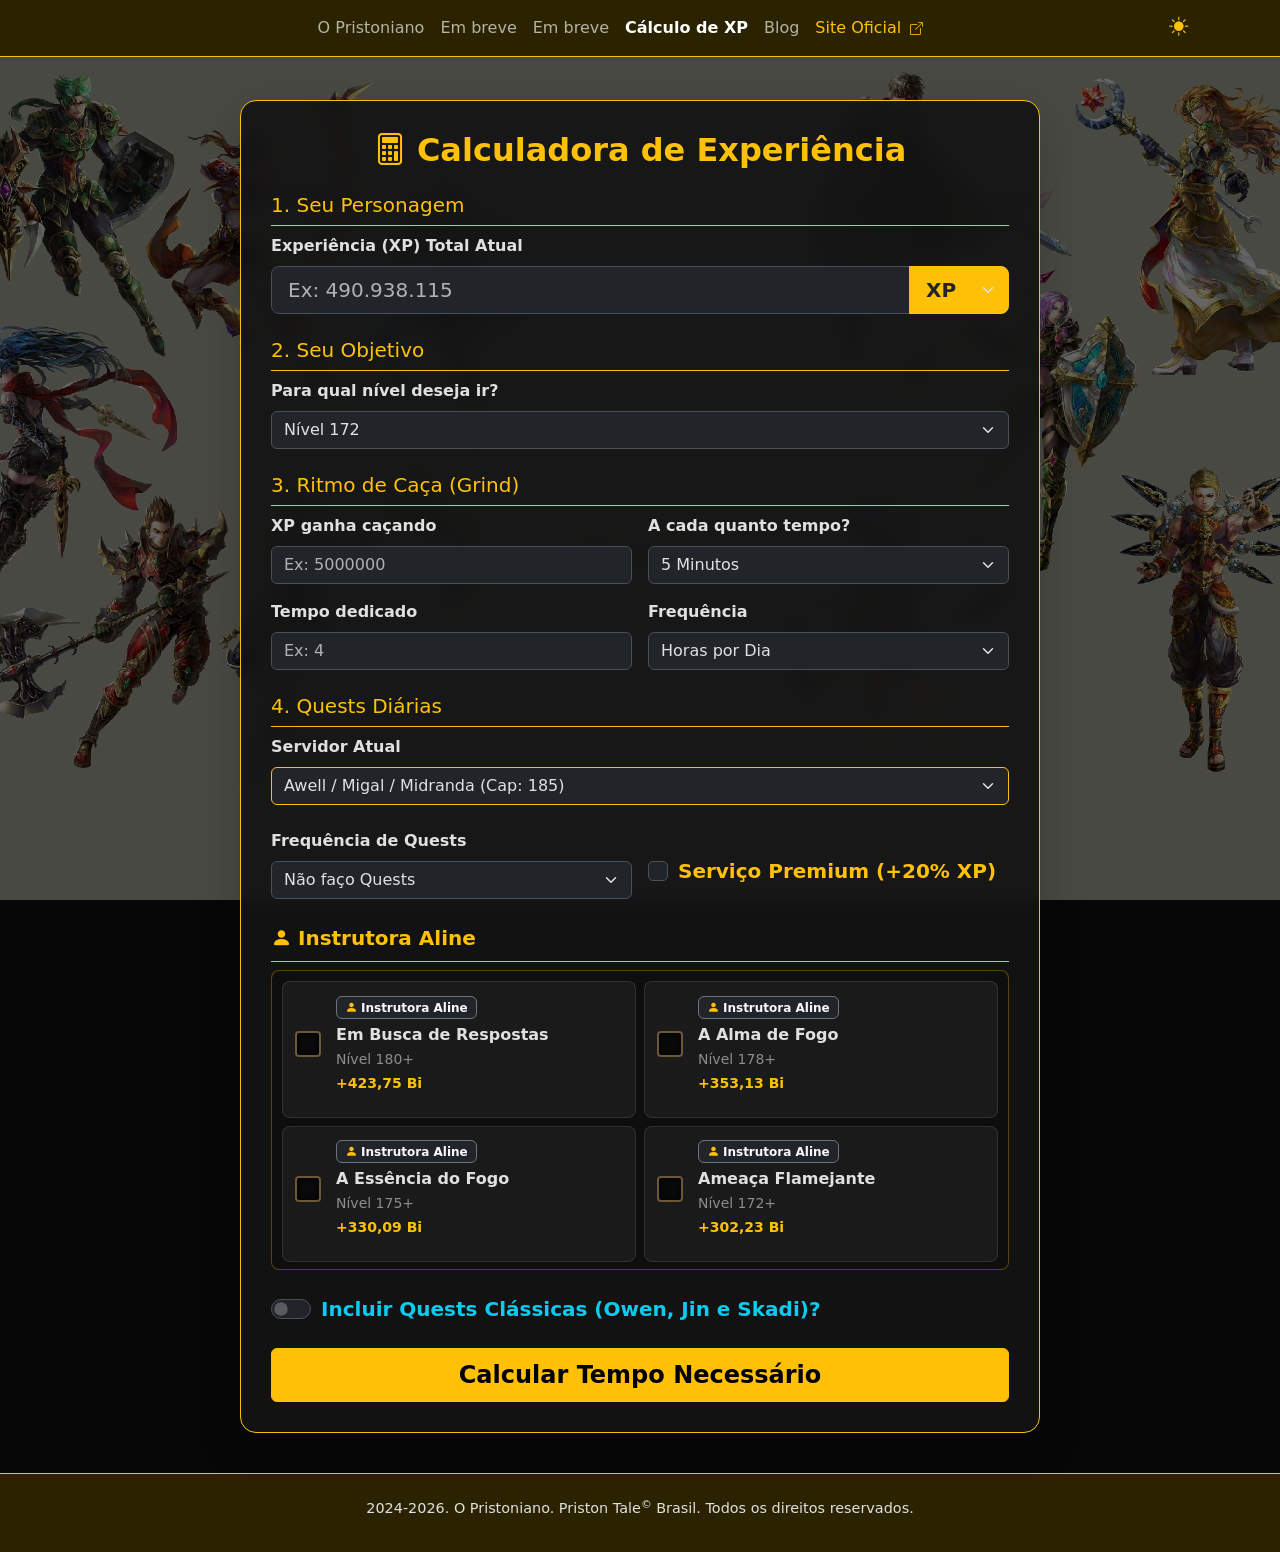
==== xp/index.html @ 1f3124bc "Criação de lógica para salvar o que é escrito nos campos do site" ====
<!DOCTYPE html>
<html lang="pt-br" data-bs-theme="dark">
<head>
    <meta charset="utf-8" />
    <meta name="viewport" content="width=device-width, initial-scale=1" />
    
    <link href="https://cdn.jsdelivr.net/npm/bootstrap@5.3.3/dist/css/bootstrap.min.css" rel="stylesheet" integrity="sha384-QWTKZyjpPEjISv5WaRU9OFeRpok6YctnYmDr5pNlyT2bRjXh0JMhjY6hW+ALEwIH" crossorigin="anonymous" />
    <link rel="stylesheet" href="https://cdn.jsdelivr.net/npm/bootstrap-icons@1.11.3/font/bootstrap-icons.min.css" />
    <link rel="stylesheet" href="https://cdnjs.cloudflare.com/ajax/libs/font-awesome/6.5.0/css/all.min.css" />
    <link rel="shortcut icon" href="/pristoniano.ico" />
    
    <meta http-equiv="content-language" content="pt-br">
    <meta name="author" content="Thiago Dias" />
    <meta property="og:site_name" content="O Pristoniano">

    <title>Cálculo de XP - O Pristoniano</title>
    
    <style>
        /* --- ESTILOS GERAIS & MODO ESCURO --- */
        body {
            background-image: url('/CapaFundo.jpg');
            background-size: cover;
            background-position: center;
            background-attachment: fixed;
            min-height: 100vh;
            background-blend-mode: overlay;
            background-color: rgba(0, 0, 0, 0.6);
            transition: background-color 0.5s ease;
            display: flex;
            flex-direction: column;
        }

        main {
            flex: 1;
            display: flex;
            justify-content: center;
            align-items: center;
            padding-top: 100px;
            padding-bottom: 40px;
        }

        /* --- PAINEL DE VIDRO --- */
        .glass-panel {
            background: rgba(20, 20, 20, 0.92);
            backdrop-filter: blur(10px);
            -webkit-backdrop-filter: blur(10px);
            border: 1px solid #ffc107;
            color: #e0e0e0;
            transition: background-color 0.3s, border-color 0.3s, color 0.3s;
        }

        /* --- NAVBAR E RODAPÉ --- */
        .navbar-custom { background-color: #2b2300 !important; border-bottom: 1px solid #ffc107; }
        .theme-toggle-btn { cursor: pointer; border: none; background: transparent; font-size: 1.2rem; padding: 5px 10px; border-radius: 50%; color: #ffc107; }
        .theme-toggle-btn:hover { background: rgba(255,255,255,0.1); }
        footer { background-color: #2b2300; border-top: 1px solid #ffc107; font-size: 0.9rem; color: #e0e0e0; margin-top: auto; }
        .social-icons a { color: #e0e0e0; margin: 0 8px; font-size: 1.8rem; transition: transform 0.3s, color 0.3s; display: inline-block; }
        .social-icons a:hover { transform: scale(1.2); color: #ffc107; }

        /* --- MODO CLARO --- */
        [data-bs-theme="light"] body { background-blend-mode: normal; background-color: transparent; }
        [data-bs-theme="light"] .glass-panel { background: rgba(235, 225, 205, 0.95); border: 1px solid #8b6b4a; color: #3e2723; }
        [data-bs-theme="light"] .navbar-custom { background-color: #d7ccc8 !important; border-bottom: 1px solid #8b6b4a; }
        [data-bs-theme="light"] .theme-toggle-btn { color: #4e342e; }
        [data-bs-theme="light"] .navbar-custom .nav-link { color: #4e342e !important; }
        [data-bs-theme="light"] .navbar-custom .nav-link:hover, [data-bs-theme="light"] .navbar-custom .nav-link.active { color: #261a18 !important; }
        [data-bs-theme="light"] footer { background-color: #d7ccc8; border-top: 1px solid #8b6b4a; color: #4e342e; }
        [data-bs-theme="light"] .social-icons a { color: #4e342e; }
        
        /* Ajuste da cor de Destaque (Amarelo -> Terracota) no Modo Claro */
        [data-bs-theme="dark"] .nav-link.text-warning { color: #ffc107 !important; }
        [data-bs-theme="light"] .nav-link.text-warning { color: #a44537 !important; }
        [data-bs-theme="light"] .text-warning { color: #a44537 !important; }
        [data-bs-theme="light"] .border-warning { border-color: #a44537 !important; }
        [data-bs-theme="light"] .bg-warning { background-color: #e3cbb8 !important; color: #3e2723 !important; border-color: #8b6b4a !important; }

        /* --- ESTILOS DA CALCULADORA --- */
        .calc-container { width: 100%; max-width: 800px; padding: 30px; }
        .form-label { font-weight: 600; }
        
        .result-box {
            background: rgba(0, 0, 0, 0.3);
            border-radius: 8px;
            padding: 15px;
            margin-top: 20px;
            border: 1px solid rgba(255, 193, 7, 0.3);
        }
        [data-bs-theme="light"] .result-box {
            background: rgba(255, 255, 255, 0.5);
            border-color: #8b6b4a;
        }

        /* --- LISTA DE QUESTS E SCROLLBAR --- */
        .lista-quests-container {
            max-height: 300px;
            overflow-y: auto;
            overflow-x: hidden;
            padding: 10px;
            border: 1px solid rgba(255, 193, 7, 0.3);
            border-radius: 8px;
            background: rgba(0, 0, 0, 0.2);
        }
        [data-bs-theme="light"] .lista-quests-container {
            background: rgba(255, 255, 255, 0.3);
            border-color: rgba(139, 107, 74, 0.3);
        }
        
        .lista-quests-container::-webkit-scrollbar { width: 8px; }
        .lista-quests-container::-webkit-scrollbar-track { background: rgba(0,0,0,0.1); border-radius: 4px; }
        .lista-quests-container::-webkit-scrollbar-thumb { background: rgba(255,193,7,0.5); border-radius: 4px; }
        .lista-quests-container::-webkit-scrollbar-thumb:hover { background: rgba(255,193,7,0.8); }

        /* --- CHECKBOX DE QUESTS (ESTILO RPG) --- */
        .quest-box {
            background: rgba(255, 255, 255, 0.05);
            border: 1px solid rgba(255,255,255, 0.1);
            border-radius: 8px;
            padding: 12px;
            margin-bottom: 10px;
            transition: border-color 0.2s, background-color 0.2s;
            height: 100%;
        }
        [data-bs-theme="light"] .quest-box {
            background: rgba(0, 0, 0, 0.03);
            border-color: rgba(0, 0, 0, 0.1);
        }
        
        .quest-checkbox { display: none; }
        
        .quest-label {
            display: flex;
            align-items: center;
            cursor: pointer;
            width: 100%;
            margin: 0;
        }
        
        .quest-marker {
            width: 26px;
            height: 26px;
            min-width: 26px;
            background: rgba(0, 0, 0, 0.6);
            border: 2px solid #6c5738;
            border-radius: 4px;
            margin-right: 15px;
            display: flex;
            justify-content: center;
            align-items: center;
            transition: all 0.2s ease-in-out;
            box-shadow: inset 0 0 8px rgba(0,0,0,1);
        }
        
        .quest-box:hover { border-color: rgba(255, 193, 7, 0.5); }
        .quest-box:hover .quest-marker {
            border-color: #ffc107;
            box-shadow: inset 0 0 5px rgba(255,193,7,0.3), 0 0 5px rgba(255,193,7,0.4);
        }

        .quest-checkbox:checked + .quest-label .quest-marker {
            background: rgba(43, 35, 0, 0.8);
            border-color: #ffc107;
        }
        
        .quest-checkbox:checked + .quest-label .quest-marker::after {
            content: '\f00c';
            font-family: "Font Awesome 6 Free";
            font-weight: 900;
            color: #ffc107;
            font-size: 1.1rem;
            text-shadow: 0 0 8px #ffc107;
        }

        /* Classe personalizada para o texto do nível da quest */
        .quest-lvl-txt { color: rgba(255, 255, 255, 0.5); }
        [data-bs-theme="light"] .quest-lvl-txt { color: #5d4037; font-weight: 500; }
        
        /* Ajustes das Quests para o Modo Claro */
        [data-bs-theme="light"] .quest-marker {
            background: rgba(255, 255, 255, 0.6);
            border-color: #8b6b4a;
            box-shadow: inset 0 0 5px rgba(0,0,0,0.1);
        }
        [data-bs-theme="light"] .quest-box:hover {
            border-color: rgba(164, 69, 55, 0.5);
        }
        [data-bs-theme="light"] .quest-box:hover .quest-marker {
            border-color: #a44537;
            box-shadow: inset 0 0 5px rgba(164,69,55,0.2), 0 0 5px rgba(164,69,55,0.3);
        }
        [data-bs-theme="light"] .quest-checkbox:checked + .quest-label .quest-marker {
            background: rgba(164, 69, 55, 0.15);
            border-color: #a44537;
        }
        [data-bs-theme="light"] .quest-checkbox:checked + .quest-label .quest-marker::after {
            color: #a44537;
            text-shadow: 0 0 4px rgba(164,69,55,0.5);
        }
        
        /* Ajuste do Badge de NPC no Modo Claro */
        [data-bs-theme="light"] .badge-npc {
            background-color: #e9ecef !important;
            color: #4e342e !important;
            border-color: #ced4da !important;
        }

        /* Toggle de Quests Extras */
        .form-switch .form-check-input:checked {
            background-color: #ffc107;
            border-color: #ffc107;
        }
        
        /* Ajuste do Toggle no Modo Claro */
        [data-bs-theme="light"] .form-switch .form-check-input:checked {
            background-color: #a44537;
            border-color: #a44537;
        }
    </style>
</head>
<body>
    
    <nav class="navbar fixed-top navbar-expand-lg navbar-custom shadow-sm">
        <div class="container">
            <div class="d-flex align-items-center gap-3 order-lg-3">
                <button class="theme-toggle-btn" id="themeToggle" title="Alternar Modo">
                    <i class="bi bi-sun-fill" id="themeIcon"></i>
                </button>
                <button class="navbar-toggler" type="button" data-bs-toggle="collapse" data-bs-target="#navbarMain">
                    <span class="navbar-toggler-icon"></span>
                </button>
            </div>
            <div class="collapse navbar-collapse order-lg-2" id="navbarMain">
                <ul class="navbar-nav mx-auto mb-2 mb-lg-0 text-center fw-medium">
                    <li class="nav-item"><a class="nav-link" href="https://www.pristoniano.com.br/">O Pristoniano</a></li>
                    <li class="nav-item"><a class="nav-link">Em breve</a></li>
                    <li class="nav-item"><a class="nav-link">Em breve</a></li>
                    <li class="nav-item"><a class="nav-link fw-bold active" href="https://www.pristoniano.com.br/xp">Cálculo de XP</a></li>
                    <li class="nav-item"><a class="nav-link" href="https://blog.pristoniano.com.br/" target="_blank">Blog</a></li>
                    
                    <li class="nav-item">
                        <a class="nav-link text-warning" href="https://zenit.games/priston/" target="_blank">
                            Site Oficial <i class="bi bi-box-arrow-up-right ms-1" style="font-size: 0.8rem;"></i>
                        </a>
                    </li>
                </ul>
            </div>
        </div>
    </nav>

    <main>
        <div class="calc-container glass-panel rounded-4 shadow-lg mx-3">
            <h2 class="text-center mb-4 text-warning fw-bold"><i class="bi bi-calculator"></i> Calculadora de Experiência</h2>
            
            <form id="xpForm">
                
                <!-- SEU PERSONAGEM -->
                <h5 class="text-warning mt-4 border-bottom border-warning pb-2">1. Seu Personagem</h5>
                <div class="row g-3">
                    <div class="col-md-12">
                        <label class="form-label">Experiência (XP) Total Atual</label>
                        <div class="input-group input-group-lg">
                            <input type="text" class="form-control" id="xpAtual" placeholder="Ex: 490.938.115" required oninput="formatarXP(this)">
                            <select class="form-select bg-warning text-dark fw-bold border-warning" id="xpScale" style="max-width: 100px;" onchange="atualizarStatusPersonagem()">
                                <option value="1" selected>XP</option>
                                <option value="1000000">M</option>
                                <option value="1000000000">B</option>
                            </select>
                        </div>
                    </div>
                    
                    <div class="col-md-12 d-none" id="areaProgresso">
                        <div class="d-flex justify-content-between mb-1">
                            <span class="badge bg-warning text-dark fs-6" id="txtNivelAtual">Nível: ?</span>
                            <span class="fw-bold" id="txtPorcentagem">0,00%</span>
                        </div>
                        <div class="progress shadow-sm" style="height: 25px; background-color: rgba(128, 128, 128, 0.2);">
                            <div class="progress-bar bg-success progress-bar-striped progress-bar-animated fw-bold fs-6" id="barraProgresso" style="width: 0%"></div>
                        </div>
                        <small class="text-muted mt-1 d-block" id="txtXpProximo">Faltam 0 XP para o próximo nível.</small>
                    </div>
                </div>

                <!-- OBJETIVO -->
                <h5 class="text-warning mt-4 border-bottom border-warning pb-2">2. Seu Objetivo</h5>
                <div class="row g-3">
                    <div class="col-md-12">
                        <label class="form-label">Para qual nível deseja ir?</label>
                        <select class="form-select" id="nivelDesejado" required onchange="atualizarXpFaltanteObjetivo()">
                            <!-- Preenchido pelo JS automaticamente -->
                        </select>
                        <span id="txtXpFaltanteObjetivo" class="mt-2 d-none"></span>
                    </div>
                </div>

                <!-- ROTINA DE CAÇA -->
                <h5 class="text-warning mt-4 border-bottom border-warning pb-2">3. Ritmo de Caça (Grind)</h5>
                <div class="row g-3">
                    <div class="col-md-6">
                        <label class="form-label">XP ganha caçando</label>
                        <input type="number" class="form-control" id="xpGanho" placeholder="Ex: 5000000" min="0">
                    </div>
                    <div class="col-md-6">
                        <label class="form-label">A cada quanto tempo?</label>
                        <select class="form-select" id="xpIntervalo">
                            <option value="5">5 Minutos</option>
                            <option value="10">10 Minutos</option>
                            <option value="60">1 Hora</option>
                        </select>
                    </div>
                    <div class="col-md-6">
                        <label class="form-label">Tempo dedicado</label>
                        <input type="number" class="form-control" id="tempoJogo" placeholder="Ex: 4" min="0" step="0.5">
                    </div>
                    <div class="col-md-6">
                        <label class="form-label">Frequência</label>
                        <select class="form-select" id="frequenciaJogo">
                            <option value="dia">Horas por Dia</option>
                            <option value="semana">Horas por Semana</option>
                            <option value="mes">Horas por Mês</option>
                        </select>
                    </div>
                </div>

                <!-- QUESTS DIÁRIAS -->
                <h5 class="text-warning mt-4 border-bottom border-warning pb-2">4. Quests Diárias</h5>
                
                <div class="row g-3 mb-4">
                    <div class="col-md-12">
                        <label class="form-label">Servidor Atual</label>
                        <select class="form-select border-warning" id="servidorJogado" onchange="mudarServidor()">
                            <option value="classico">Awell / Migal / Midranda (Cap: 185)</option>
                            <option value="idhas">Idhas (Cap: 180)</option>
                            <option value="cronus">Cronus (Cap: 150 | Taxa de XP Reduzida)</option>
                        </select>
                    </div>
                </div>

                <div class="row g-3 align-items-center mb-3">
                    <div class="col-md-6">
                        <label class="form-label">Frequência de Quests</label>
                        <select class="form-select" id="frequenciaQuests">
                            <option value="0" selected>Não faço Quests</option>
                            <option value="1">1x ao dia</option>
                            <option value="2">2x ao dia</option>
                            <option value="4">4x ao dia (Evento)</option>
                        </select>
                    </div>
                    <div class="col-md-6 mt-md-4 pt-md-2">
                        <div class="form-check fs-5">
                            <input class="form-check-input" type="checkbox" id="itemPremium">
                            <label class="form-check-label text-warning fw-bold" for="itemPremium">
                                Serviço Premium (+20% XP)
                            </label>
                        </div>
                    </div>
                </div>

                <!-- SEÇÃO 1: INSTRUTORA ALINE -->
                <label class="form-label fs-5 text-warning border-bottom border-warning w-100 pb-2 mt-2">
                    <i class="bi bi-person-fill"></i> Instrutora Aline
                </label>
                <div class="lista-quests-container mb-3">
                    <div class="row g-2" id="listaQuestsAline"></div>
                </div>

                <!-- SWITCH PARA QUESTS CLÁSSICAS -->
                <div class="form-check form-switch mb-3 fs-5 mt-4">
                    <input class="form-check-input" type="checkbox" id="toggleOutrosNPCs" onchange="toggleOutrosQuests()">
                    <label class="form-check-label text-info fw-bold" for="toggleOutrosNPCs">
                        Incluir Quests Clássicas (Owen, Jin e Skadi)?
                    </label>
                </div>

                <!-- SEÇÃO 2: OUTROS NPCS -->
                <div id="containerOutros" class="d-none">
                    <label class="form-label fs-5 text-warning border-bottom border-warning w-100 pb-2">
                        <i class="bi bi-people-fill"></i> Caçador Owen, Jin e Skadi
                    </label>
                    <div class="lista-quests-container">
                        <div class="row g-2" id="listaQuestsOutros"></div>
                    </div>
                </div>

                <!-- BOTÃO DE CÁLCULO -->
                <div class="mt-4 text-center">
                    <button type="button" class="btn btn-warning w-100 fw-bold fs-4 py-2" onclick="calcular()">Calcular Tempo Necessário</button>
                </div>
            </form>

            <!-- CAIXA DE RESULTADO -->
            <div id="resultado" class="result-box d-none text-center">
                <h4 class="mb-3 border-bottom border-warning pb-2">Resultado da Simulação</h4>
                
                <div class="row fs-5 mb-3">
                    <div class="col-6 text-end border-end">
                        XP Total Faltante:<br>
                        <strong id="resXpFaltante" class="text-warning">0</strong>
                    </div>
                    <div class="col-6 text-start">
                        XP Diária (Caça + Quests):<br>
                        <strong id="resXpDiaria" class="text-info">0</strong>
                    </div>
                </div>
                
                <h3>Tempo Estimado:</h3>
                <h1 id="resTempo" class="text-success fw-bold display-5">0 Dias</h1>
            </div>

        </div>
    </main>

    <footer class="text-center py-4">
        <div class="container">
            <p class="mb-2">2024-2026. O Pristoniano. Priston Tale<sup>&copy;</sup> Brasil. Todos os direitos reservados.</p>
        </div>
    </footer>

    <script src="https://cdn.jsdelivr.net/npm/bootstrap@5.3.3/dist/js/bootstrap.bundle.min.js"></script>
    
    <script>
        /* --- LÓGICA DE TEMA --- */
        const themeToggle = document.getElementById('themeToggle');
        const themeIcon = document.getElementById('themeIcon');
        const htmlElement = document.documentElement;

        const savedTheme = localStorage.getItem('theme');
        if (savedTheme) {
            htmlElement.setAttribute('data-bs-theme', savedTheme);
            updateIcon(savedTheme);
        } else {
            updateIcon('dark');
        }

        themeToggle.addEventListener('click', () => {
            const currentTheme = htmlElement.getAttribute('data-bs-theme');
            const newTheme = currentTheme === 'dark' ? 'light' : 'dark';
            htmlElement.setAttribute('data-bs-theme', newTheme);
            localStorage.setItem('theme', newTheme);
            updateIcon(newTheme);
        });

        function updateIcon(theme) {
            if (theme === 'dark') {
                themeIcon.className = 'bi bi-sun-fill';
                themeToggle.style.color = '#ffc107';
            } else {
                themeIcon.className = 'bi bi-moon-stars-fill';
                themeToggle.style.color = '#4e342e';
            }
        }

        /* =========================================
           FUNÇÃO DE FORMATAÇÃO RESUMIDA (M, Bi, Tri, Quadra)
           ========================================= */
        function formatarNumeroResumido(valor) {
            if (valor < 1000000) {
                return Math.round(valor).toLocaleString('pt-BR') + ' XP';
            } else if (valor >= 1000000 && valor < 1000000000) {
                return (valor / 1000000).toLocaleString('pt-BR', { maximumFractionDigits: 2 }) + ' M';
            } else if (valor >= 1000000000 && valor < 1000000000000) {
                return (valor / 1000000000).toLocaleString('pt-BR', { maximumFractionDigits: 2 }) + ' Bi';
            } else if (valor >= 1000000000000 && valor < 1000000000000000) {
                return (valor / 1000000000000).toLocaleString('pt-BR', { maximumFractionDigits: 2 }) + ' Tri';
            } else {
                return (valor / 1000000000000000).toLocaleString('pt-BR', { maximumFractionDigits: 2 }) + ' Quadra';
            }
        }

        /* =========================================
           DADOS E CONFIGURAÇÕES DOS SERVIDORES E MAPAS
           ========================================= */

        const configServidores = {
            "classico": { cap: 185, multiplicadorXP: 1.0 },
            "idhas": { cap: 180, multiplicadorXP: 1.0 },
            "cronus": { cap: 150, multiplicadorXP: 0.5 } 
        };

        const mapasPorNivel = {
            40: ["Calabouço Antigo - 1º Andar"],
            50: ["Calabouço Antigo - 2º Andar"],
            55: ["Campo de Batalha dos Anciões", "Terra Proibida", "Caverna das Abelhas", "Caverna dos Cogumelos"],
            60: ["Calabouço Antigo - 3º Andar"],
            65: ["Santuário Sombrio"],
            70: ["Templo Maldito - 1º Andar", "Lago da Ganância"],
            75: ["Templo Maldito - 2º Andar"],
            80: ["Templo Maldito - 3º Andar", "Estrada de Ferro do Caos"],
            85: ["Coração de Perum"],
            90: ["Vila Eura", "Vale Gallubia", "Santuário Congelado", "Covil de Kelvezu"],
            95: ["Ilha Perdida"],
            100: ["Templo Perdido", "Torre Sem Fim - 1º Andar"],
            105: ["Torre Sem Fim - 2º Andar"],
            108: ["Torre Sem Fim - 3º Andar"],
            110: ["Mina de Gelo - 1º Andar"],
            118: ["Laboratório Secreto"],
            123: ["Arma Antiga"],
            130: ["Estrada Sombria"],
            140: ["Abismo do Mar"],
            155: ["Abismo do Mar Congelado"],
            165: ["Santuário do Abismo"],
            172: ["Coração de Fogo"]
        };

        let levelCapAtual = 185;
        let multiplicadorAtual = 1.0;

        const xpPorNivel = [
            0, 0, 1000, 2500, 5000, 9500, 17100, 29925, 51471, 87500, 140001, 212801, 306434, 416750,
            537608, 672010, 833293, 1024950, 1250950, 1515533, 1824702, 2182343, 2592624, 3059296,
            3591614, 4195005, 4874596, 5635033, 6480288, 7413449, 8443919, 9575404, 10820207, 12194372,
            13706475, 15378665, 17224105, 19273774, 21548079, 24069204, 26861232, 29950274, 33364605,
            37134805, 41293904, 45836233, 50878219, 56474823, 62687054, 69582630, 77236719, 85809995,
            95334904, 105917079, 117673875, 130735675, 145312702, 161515069, 179523999, 199540925,
            212789738, 246630189, 274252770, 304969080, 339125616, 377107687, 419532302, 466729685,
            519236775, 577650912, 642636640, 715254581, 796078348, 886035202, 986157179, 1097592841,
            1222159740, 1360886005, 1515346567, 1687338402, 1878851311, 2104313468, 2356831084,
            2639650815, 2956408912, 3311177982, 3708519340, 4153541661, 4651966660, 5210202659,
            6252243191, 7502691829, 9003230195, 10803876234, 12964651481, 15557581778, 18669098134,
            22402917760, 26883501313, 32260201575, 38712241890, 46454690268, 55745628322, 66894753987,
            80273704784, 96328445741, 115594134890, 138712961868, 166455554241, 199746665090,
            239695998108, 287635197729, 345162237275, 414194684730, 497033621676, 596440346012,
            715728415214, 858874098257, 1030648917908, 1236778701490, 1484134441788, 1706754608057,
            1962767799265, 2257182969153, 2595760414526, 2985124476710, 3432893148211, 3947827120442,
            4540001188510, 5221001366783, 5899731544465, 6666696645242, 7533367209125, 8512704946310,
            9619356589334, 10869872945946, 12282956428917, 13879740764674, 15684107064080, 17723040982409,
            19672575490472, 21836558794412, 24238580261797, 26904824090594, 29864354740559,
            33149433762020, 36795871475842, 40843417338184, 45336193245384, 50323174502376,
            55858723697637, 63120357778330, 71326004289513, 80598384847150, 91076174877279,
            102916077611325, 116295167700798, 131413539501901, 148497299637148, 167801948589978,
            189616201906675, 216162470173609, 248586840699651, 288360735211595, 337382060197566,
            398110831033128, 473751888929422, 568502266715307, 687887742725521, 839223046125136,
            1023852116272670, 1290053666503560, 1677069766454630, 2230502789384650, 3011178765669280,
            4125314908966920, 5734187723464010, 8085204690084260, 11480990659919600, 16417816643685100,
            23641655966906500, 34280401152014500, 49020973674380700, 69119572842806800,
            96076206251501400, 131624402564557000
        ];

        const questsDisponiveis = [
            // INSTRUTORA ALINE
            { id: "a180", nome: "Em Busca de Respostas", nivelReq: "180+", minLevel: 180, xpBase: 423753313500, npc: "Instrutora Aline" },
            { id: "a178", nome: "A Alma de Fogo", nivelReq: "178+", minLevel: 178, xpBase: 353127761250, npc: "Instrutora Aline" },
            { id: "a175", nome: "A Essência do Fogo", nivelReq: "175+", minLevel: 175, xpBase: 330087924375, npc: "Instrutora Aline" },
            { id: "a172", nome: "Ameaça Flamejante", nivelReq: "172+", minLevel: 172, xpBase: 302230580357, npc: "Instrutora Aline" },
            { id: "a170", nome: "Salve o Reino do Mar", nivelReq: "170+", minLevel: 170, xpBase: 265962910714, npc: "Instrutora Aline" },
            { id: "a165", nome: "O Recomeço da Guerra", nivelReq: "165+", minLevel: 165, xpBase: 219560137500, npc: "Instrutora Aline" },
            { id: "a160", nome: "Covil do Dragão de Gelo", nivelReq: "160+", minLevel: 160, xpBase: 184546793062, npc: "Instrutora Aline" },
            { id: "a155", nome: "Ruínas da Cidade Antiga", nivelReq: "155+", minLevel: 155, xpBase: 173553511312, npc: "Instrutora Aline" },
            { id: "a150", nome: "Confronto sob as Águas", nivelReq: "150+", minLevel: 150, xpBase: 165966682200, npc: "Instrutora Aline" },
            { id: "a140", nome: "Descobrindo as Profundezas", nivelReq: "140+", minLevel: 140, xpBase: 149527186050, npc: "Instrutora Aline" },
            { id: "a130", nome: "O Mundo Sombrio", nivelReq: "130+", minLevel: 130, xpBase: 84779847000, npc: "Instrutora Aline" },
            { id: "a123", nome: "Protetores da Arma", nivelReq: "123+", minLevel: 123, xpBase: 69949440000, npc: "Instrutora Aline" },
            { id: "a118", nome: "Máquinas das Trevas", nivelReq: "118+", minLevel: 118, xpBase: 41496000000, npc: "Instrutora Aline" },
            { id: "a110", nome: "Combate Congelante", nivelReq: "110+", minLevel: 110, xpBase: 33766200000, npc: "Instrutora Aline" },
            { id: "a108", nome: "Guardiões Igolanos", nivelReq: "108+", minLevel: 108, xpBase: 20164608000, npc: "Instrutora Aline" },
            { id: "a105", nome: "Guerreiros do Passado", nivelReq: "105+", minLevel: 105, xpBase: 18117000000, npc: "Instrutora Aline" },
            { id: "a100", nome: "Aberrações Mortais", nivelReq: "100+", minLevel: 100, xpBase: 7818582000, npc: "Instrutora Aline" },
            { id: "a95", nome: "Combate na Ilha", nivelReq: "95+", minLevel: 95, xpBase: 3730320000, npc: "Instrutora Aline" },
            { id: "a90", nome: "Entrando Numa Fria", nivelReq: "90+", minLevel: 90, xpBase: 1082730000, npc: "Instrutora Aline" },
            { id: "a85", nome: "Engrenagens do Destino", nivelReq: "85+", minLevel: 85, xpBase: 757680000, npc: "Instrutora Aline" },
            { id: "a80", nome: "Máquinas de Combate", nivelReq: "80+", minLevel: 80, xpBase: 513480000, npc: "Instrutora Aline" },
            { id: "a70", nome: "Perigos do Lago", nivelReq: "70+", minLevel: 70, xpBase: 191647500, npc: "Instrutora Aline" },
            { id: "a60", nome: "A Prisão Antiga", nivelReq: "60+", minLevel: 60, xpBase: 118860000, npc: "Instrutora Aline" },
            { id: "a40", nome: "Treinamento Básico", nivelReq: "40+", minLevel: 40, xpBase: 0, npc: "Instrutora Aline" },

            // CAÇADOR OWEN
            { id: "q180", nome: "Insec, Gigante Lava e Flamo", nivelReq: "180+", minLevel: 180, xpBase: 80000000000, npc: "Caçador Owen" },
            { id: "q178", nome: "Insec e Arqueiro de Lava", nivelReq: "178+", minLevel: 178, xpBase: 65000000000, npc: "Caçador Owen" },
            { id: "q175", nome: "Igniculus e Arqueiro de Lava", nivelReq: "175+", minLevel: 175, xpBase: 55000000000, npc: "Caçador Owen" },
            { id: "q172", nome: "Igniculus e Guardião de Lava", nivelReq: "172+", minLevel: 172, xpBase: 40000000000, npc: "Caçador Owen" },
            { id: "q170", nome: "Dey Ferido e Sathla Ferido", nivelReq: "170+", minLevel: 170, xpBase: 30000000000, npc: "Caçador Owen" },
            { id: "q165", nome: "Koon Ferido e Crios Insano", nivelReq: "165+", minLevel: 165, xpBase: 25000000000, npc: "Caçador Owen" },
            { id: "q160", nome: "Kryosdey e Faugelus", nivelReq: "160+", minLevel: 160, xpBase: 20000000000, npc: "Caçador Owen" },
            { id: "q155", nome: "Gurcold e Snowkoon", nivelReq: "155+", minLevel: 155, xpBase: 15000000000, npc: "Caçador Owen" },
            { id: "q150", nome: "Koon e Shogoth", nivelReq: "150+", minLevel: 150, xpBase: 12500000000, npc: "Caçador Owen" },
            { id: "q145", nome: "Dey e Faugn", nivelReq: "145+", minLevel: 145, xpBase: 11000000000, npc: "Caçador Owen" },
            { id: "q140", nome: "Gurkob e Koon", nivelReq: "140+", minLevel: 140, xpBase: 10500000000, npc: "Caçador Owen" },
            { id: "q135", nome: "Ignis e Crios", nivelReq: "135+", minLevel: 135, xpBase: 10000000000, npc: "Caçador Owen" },
            { id: "q130", nome: "Inferno e Guardião", nivelReq: "130+", minLevel: 130, xpBase: 9500000000, npc: "Caçador Owen" },
            { id: "q127", nome: "Bombardeiro e Elite Zumbi", nivelReq: "127+", minLevel: 127, xpBase: 9000000000, npc: "Caçador Owen" },
            { id: "q123", nome: "Técnico e Soldado Zumbi", nivelReq: "123+", minLevel: 123, xpBase: 5100000000, npc: "Caçador Owen" },
            { id: "q121", nome: "Bombardeiro e Guardião Lab.", nivelReq: "121+", minLevel: 121, xpBase: 4800000000, npc: "Caçador Owen" },
            { id: "q118", nome: "Técnico Lab. e Invasores", nivelReq: "118+", minLevel: 118, xpBase: 4200000000, npc: "Caçador Owen" },
            { id: "q110", nome: "Mineiro e Tarantulika", nivelReq: "110+", minLevel: 110, xpBase: 3000000000, npc: "Caçador Owen" },
            { id: "q108", nome: "Kakoa, Igolation e Xetan", nivelReq: "108+", minLevel: 108, xpBase: 2100000000, npc: "Caçador Owen" },
            { id: "q105", nome: "Cavaleiro e Sacerdotisa Cinzas", nivelReq: "105+", minLevel: 105, xpBase: 1300000000, npc: "Caçador Owen" },
            { id: "q103", nome: "Pike e Mecânico das Cinzas", nivelReq: "103+", minLevel: 103, xpBase: 1200000000, npc: "Caçador Owen" },
            { id: "q100", nome: "Cavaleiro Sanguinário e Seto", nivelReq: "100+", minLevel: 100, xpBase: 1200000000, npc: "Caçador Owen" },
            { id: "q96", nome: "Cão Infernal e Guardião Sombrio", nivelReq: "96+", minLevel: 96, xpBase: 1000000000, npc: "Caçador Owen" },
            { id: "q91", nome: "Conjuradora e Tartaruga", nivelReq: "91+", minLevel: 91, xpBase: 500000000, npc: "Caçador Owen" },
            { id: "q86", nome: "Máquina-D e Guardião", nivelReq: "86+", minLevel: 86, xpBase: 250000000, npc: "Caçador Owen" },
            { id: "q80", nome: "Máquina Vampira", nivelReq: "80+", minLevel: 80, xpBase: 100000000, npc: "Caçador Owen" },
            { id: "q70", nome: "Aranha Rainha", nivelReq: "70+", minLevel: 70, xpBase: 62500000, npc: "Caçador Owen" },
            { id: "q61", nome: "Figon e Gigante de Pedra", nivelReq: "61+", minLevel: 61, xpBase: 25000000, npc: "Caçador Owen" },
            { id: "q55", nome: "Golem de Areia e Carniceiro", nivelReq: "55+", minLevel: 55, xpBase: 12500000, npc: "Caçador Owen" },
            { id: "q50", nome: "Duende Líder e Decapitador", nivelReq: "50+", minLevel: 50, xpBase: 6300000, npc: "Caçador Owen" },
            { id: "q31", nome: "Arqueiro do Mal e Cripto", nivelReq: "31+", minLevel: 31, xpBase: 3800000, npc: "Caçador Owen" },

            // JIN / SKADI
            { id: "q16", nome: "Zeldi ou Tatu", nivelReq: "16+", minLevel: 16, xpBase: 957000, npc: "Jin / Skadi" },
            { id: "q8", nome: "Coelhos ou Hopis", nivelReq: "8+", minLevel: 8, xpBase: 343000, npc: "Jin / Skadi" }
        ];

        /* =========================================
           LÓGICA DA CALCULADORA E FORMATAÇÃO
           ========================================= */

        function formatarXP(input) {
            let numeros = input.value.replace(/\D/g, '');
            input.value = numeros ? parseInt(numeros, 10).toLocaleString('pt-BR') : '';
            atualizarStatusPersonagem();
        }

        const selectNivel = document.getElementById('nivelDesejado');
        const divListaQuestsAline = document.getElementById('listaQuestsAline');
        const divListaQuestsOutros = document.getElementById('listaQuestsOutros');

        function mudarServidor() {
            const serv = document.getElementById('servidorJogado').value;
            levelCapAtual = configServidores[serv].cap;
            multiplicadorAtual = configServidores[serv].multiplicadorXP;
            
            renderizarQuests();
            atualizarStatusPersonagem();
        }

        function carregarOpcoesNivelIniciais() {
            selectNivel.innerHTML = '';
            for (let i = 2; i <= levelCapAtual; i++) {
                let option = document.createElement('option');
                option.value = i;
                option.text = "Nível " + i;
                if(i === 172 && levelCapAtual >= 172) option.selected = true;
                selectNivel.appendChild(option);
            }
            selectNivel.disabled = false;
            atualizarXpFaltanteObjetivo();
        }

        function renderizarQuests() {
            divListaQuestsAline.innerHTML = '';
            divListaQuestsOutros.innerHTML = '';

            questsDisponiveis.forEach(quest => {
                if (quest.minLevel <= levelCapAtual) {
                    const xpFormatada = quest.xpBase > 0
                        ? `+${formatarNumeroResumido(quest.xpBase)}`
                        : `Sem XP Direta`;
                    
                    const questHTML = `
                        <div class="col-md-6 quest-item" data-minlevel="${quest.minLevel}">
                            <div class="quest-box">
                                <input class="quest-checkbox" type="checkbox" id="${quest.id}" value="${quest.xpBase}">
                                <label class="quest-label" for="${quest.id}">
                                    <div class="quest-marker"></div>
                                    <div>
                                        <span class="badge bg-dark border border-secondary badge-npc text-light mb-1">
                                            <i class="bi bi-person-fill text-warning"></i> ${quest.npc}
                                        </span><br>
                                        <strong>${quest.nome}</strong><br>
                                        <small class="quest-lvl-txt">Nível ${quest.nivelReq}</small><br>
                                        <small class="text-warning fw-bold">${xpFormatada}</small>
                                    </div>
                                </label>
                            </div>
                        </div>
                    `;

                    if (quest.npc === "Instrutora Aline") {
                        divListaQuestsAline.innerHTML += questHTML;
                    } else {
                        divListaQuestsOutros.innerHTML += questHTML;
                    }
                }
            });
        }

        function filtrarQuestsPorNivel(nivelAtual) {
            const quests = document.querySelectorAll('.quest-item');
            quests.forEach(q => {
                const minLevel = Number(q.getAttribute('data-minlevel'));
                
                if (minLevel <= nivelAtual) {
                    q.classList.remove('d-none');
                } else {
                    q.classList.add('d-none');
                    const checkbox = q.querySelector('.quest-checkbox');
                    if (checkbox) checkbox.checked = false;
                }
            });
        }

        function toggleOutrosQuests() {
            const container = document.getElementById('containerOutros');
            const isChecked = document.getElementById('toggleOutrosNPCs').checked;
            
            if (isChecked) {
                container.classList.remove('d-none');
            } else {
                container.classList.add('d-none');
                const checkboxes = container.querySelectorAll('.quest-checkbox');
                checkboxes.forEach(cb => cb.checked = false);
            }
        }

        function gerarTextoMapas(nivel) {
            const mapas = mapasPorNivel[nivel];
            if (!mapas) return ".";

            if (mapas.length === 1) {
                return `, e liberar o acesso ao mapa ${mapas[0]}!`;
            }

            const mapasFormatados = mapas.slice(0, -1).join(", ") + " e " + mapas[mapas.length - 1];
            return `, e liberar o acesso aos mapas ${mapasFormatados}!`;
        }

        function atualizarXpFaltanteObjetivo() {
            const spanXpFaltante = document.getElementById('txtXpFaltanteObjetivo');
            
            const xpRaw = document.getElementById('xpAtual').value.replace(/\./g, '');
            if (!xpRaw) {
                spanXpFaltante.classList.add('d-none');
                return;
            }
            
            const xpScale = Number(document.getElementById('xpScale').value);
            const xpAtual = Number(xpRaw) * xpScale;
            const nivelDesejado = Number(document.getElementById('nivelDesejado').value);
            
            if (!nivelDesejado || nivelDesejado <= 1) return;

            const xpNecessaria = xpPorNivel[nivelDesejado];
            const xpFaltante = xpNecessaria - xpAtual;

            spanXpFaltante.classList.remove('d-none');

            if (xpFaltante > 0) {
                const textoMapas = gerarTextoMapas(nivelDesejado);
                spanXpFaltante.innerHTML = `<i class="bi bi-arrow-right-circle"></i> Faltam <strong>${formatarNumeroResumido(xpFaltante)}</strong> para alcançar o Nível ${nivelDesejado}${textoMapas}`;
                spanXpFaltante.className = "mt-2 d-block text-info fw-bold fs-6";
            } else {
                spanXpFaltante.innerHTML = `<i class="bi bi-check-circle"></i> Você já tem XP suficiente para o Nível ${nivelDesejado}!`;
                spanXpFaltante.className = "mt-2 d-block text-success fw-bold fs-6";
            }
        }

        function atualizarStatusPersonagem() {
            const xpRaw = document.getElementById('xpAtual').value.replace(/\./g, '');
            const xpScale = Number(document.getElementById('xpScale').value);
            const xpDigitada = xpRaw ? Number(xpRaw) * xpScale : 0;
            
            const areaProgresso = document.getElementById('areaProgresso');
            
            if (!xpRaw) {
                areaProgresso.classList.add('d-none');
                carregarOpcoesNivelIniciais();
                filtrarQuestsPorNivel(levelCapAtual);
                return;
            }

            let nivelAtual = 1;
            for (let i = levelCapAtual; i >= 1; i--) {
                if (xpDigitada >= xpPorNivel[i]) {
                    nivelAtual = i;
                    break;
                }
            }

            areaProgresso.classList.remove('d-none');
            document.getElementById('txtNivelAtual').innerText = "Nível Atual: " + nivelAtual;

            if (nivelAtual < levelCapAtual) {
                const xpBaseNivel = xpPorNivel[nivelAtual];
                const xpProximoNivel = xpPorNivel[nivelAtual + 1];
                const xpConquistadaNoNivel = xpDigitada - xpBaseNivel;
                const xpTotalDoNivel = xpProximoNivel - xpBaseNivel;
                
                let porcentagem = (xpConquistadaNoNivel / xpTotalDoNivel) * 100;
                if (porcentagem > 100) porcentagem = 100;
                if (porcentagem < 0) porcentagem = 0;

                const xpFaltanteParaUp = xpTotalDoNivel - xpConquistadaNoNivel;
                const textoMapasProgresso = gerarTextoMapas(nivelAtual + 1);

                document.getElementById('txtPorcentagem').innerText = porcentagem.toFixed(2).replace('.', ',') + "%";
                document.getElementById('barraProgresso').style.width = porcentagem + "%";
                document.getElementById('barraProgresso').innerText = porcentagem.toFixed(2).replace('.', ',') + "%";
                document.getElementById('txtXpProximo').innerText = `Faltam ${formatarNumeroResumido(xpFaltanteParaUp)} para alcançar o Nível ${nivelAtual + 1}${textoMapasProgresso}`;
            } else {
                document.getElementById('txtPorcentagem').innerText = "MÁXIMO";
                document.getElementById('barraProgresso').style.width = "100%";
                document.getElementById('barraProgresso').innerText = "100%";
                document.getElementById('txtXpProximo').innerText = "Você alcançou o nível máximo do servidor!";
            }

            const objetivoSelecionadoAnterior = Number(selectNivel.value);
            selectNivel.innerHTML = '';
            
            let adicionouNivelOpcao = false;
            for (let i = nivelAtual + 1; i <= levelCapAtual; i++) {
                let option = document.createElement('option');
                option.value = i;
                option.text = "Nível " + i;
                selectNivel.appendChild(option);
                adicionouNivelOpcao = true;
            }

            if (!adicionouNivelOpcao) {
                let option = document.createElement('option');
                option.value = levelCapAtual;
                option.text = "Nível Máximo Alcançado";
                selectNivel.appendChild(option);
                selectNivel.disabled = true;
            } else {
                selectNivel.disabled = false;
                if (objetivoSelecionadoAnterior > nivelAtual && objetivoSelecionadoAnterior <= levelCapAtual) {
                    selectNivel.value = objetivoSelecionadoAnterior;
                } else {
                    selectNivel.value = nivelAtual + 1;
                }
            }

            atualizarXpFaltanteObjetivo();
            filtrarQuestsPorNivel(nivelAtual);
        }

        function calcular() {
            const xpRaw = document.getElementById('xpAtual').value.replace(/\./g, '');
            const xpScale = Number(document.getElementById('xpScale').value);
            const xpAtual = xpRaw ? Number(xpRaw) * xpScale : 0;
            
            const nivelDesejado = Number(selectNivel.value);
            
            const xpGanho = Number(document.getElementById('xpGanho').value) || 0;
            const xpIntervalo = Number(document.getElementById('xpIntervalo').value);
            const tempoJogo = Number(document.getElementById('tempoJogo').value) || 0;
            const frequenciaJogo = document.getElementById('frequenciaJogo').value;
            
            const freqQuests = Number(document.getElementById('frequenciaQuests').value);
            const itemPremium = document.getElementById('itemPremium').checked;
            
            const xpNecessaria = xpPorNivel[nivelDesejado];
            const xpFaltante = xpNecessaria - xpAtual;

            if (xpFaltante <= 0) {
                mostrarResultado(0, 0, "Alvo Alcançado!");
                return;
            }

            const xpPorHora = xpGanho * (60 / xpIntervalo);
            let horasPorDia = 0;
            
            if (frequenciaJogo === 'dia') horasPorDia = tempoJogo;
            else if (frequenciaJogo === 'semana') horasPorDia = tempoJogo / 7;
            else if (frequenciaJogo === 'mes') horasPorDia = tempoJogo / 30;

            const xpCacaDiaria = xpPorHora * horasPorDia;

            let xpTotalDasQuestsMarcadas = 0;
            
            const questsAline = document.getElementById('listaQuestsAline').querySelectorAll('.quest-checkbox:checked');
            questsAline.forEach(box => {
                xpTotalDasQuestsMarcadas += Number(box.value);
            });

            if (document.getElementById('toggleOutrosNPCs').checked) {
                const questsOutros = document.getElementById('listaQuestsOutros').querySelectorAll('.quest-checkbox:checked');
                questsOutros.forEach(box => {
                    xpTotalDasQuestsMarcadas += Number(box.value);
                });
            }

            if (itemPremium) {
                xpTotalDasQuestsMarcadas = xpTotalDasQuestsMarcadas * 1.20;
            }

            const xpQuestDiaria = (xpTotalDasQuestsMarcadas * multiplicadorAtual) * freqQuests;
            const xpTotalDiaria = xpCacaDiaria + xpQuestDiaria;

            if (xpTotalDiaria <= 0) {
                mostrarResultado(xpFaltante, 0, "Insira como ganhará XP (Caça ou Quests).");
                return;
            }

            const diasNecessarios = xpFaltante / xpTotalDiaria;
            
            let textoTempo = "";
            if (diasNecessarios < 1) {
                const horas = Math.ceil(diasNecessarios * 24);
                textoTempo = `${horas} Hora${horas > 1 ? 's' : ''}`;
            } else if (diasNecessarios >= 365) {
                const anos = Math.floor(diasNecessarios / 365);
                const meses = Math.ceil((diasNecessarios % 365) / 30);
                
                let partes = [];
                if (anos > 0) partes.push(`${anos} Ano${anos > 1 ? 's' : ''}`);
                if (meses > 0) partes.push(`${meses} ${meses > 1 ? 'Meses' : 'Mês'}`);
                
                textoTempo = partes.join(' e ');
            } else if (diasNecessarios >= 30) {
                const meses = Math.floor(diasNecessarios / 30);
                const dias = Math.ceil(diasNecessarios % 30);
                
                let partes = [];
                if (meses > 0) partes.push(`${meses} ${meses > 1 ? 'Meses' : 'Mês'}`);
                if (dias > 0) partes.push(`${dias} Dia${dias > 1 ? 's' : ''}`);
                
                textoTempo = partes.join(' e ');
            } else {
                const dias = Math.ceil(diasNecessarios);
                textoTempo = `${dias} Dia${dias > 1 ? 's' : ''}`;
            }

            mostrarResultado(xpFaltante, xpTotalDiaria, textoTempo);
        }

        function mostrarResultado(xpFaltante, xpDiaria, textoTempo) {
            const caixa = document.getElementById('resultado');
            caixa.classList.remove('d-none');
            
            document.getElementById('resXpFaltante').innerText = formatarNumeroResumido(xpFaltante);
            document.getElementById('resXpDiaria').innerText = formatarNumeroResumido(xpDiaria);
            document.getElementById('resTempo').innerText = textoTempo;
            
            caixa.scrollIntoView({ behavior: 'smooth', block: 'nearest' });
        }

        /* =========================================
           LÓGICA DE SALVAR E CARREGAR DADOS NO NAVEGADOR
           ========================================= */

        function salvarDados() {
            const dados = {
                xpAtual: document.getElementById('xpAtual').value,
                xpScale: document.getElementById('xpScale').value,
                nivelDesejado: document.getElementById('nivelDesejado').value,
                xpGanho: document.getElementById('xpGanho').value,
                xpIntervalo: document.getElementById('xpIntervalo').value,
                tempoJogo: document.getElementById('tempoJogo').value,
                frequenciaJogo: document.getElementById('frequenciaJogo').value,
                servidorJogado: document.getElementById('servidorJogado').value,
                frequenciaQuests: document.getElementById('frequenciaQuests').value,
                itemPremium: document.getElementById('itemPremium').checked,
                toggleOutrosNPCs: document.getElementById('toggleOutrosNPCs').checked,
                questsAline: Array.from(document.getElementById('listaQuestsAline').querySelectorAll('.quest-checkbox:checked')).map(cb => cb.id),
                questsOutros: Array.from(document.getElementById('listaQuestsOutros').querySelectorAll('.quest-checkbox:checked')).map(cb => cb.id)
            };
            localStorage.setItem('pristoniano_xp_dados', JSON.stringify(dados));
        }

        function carregarDados() {
            const dadosSalvos = localStorage.getItem('pristoniano_xp_dados');
            
            if (dadosSalvos) {
                const dados = JSON.parse(dadosSalvos);
                
                // 1. Servidor (recria as listas e caps do servidor salvo)
                if (dados.servidorJogado) {
                    document.getElementById('servidorJogado').value = dados.servidorJogado;
                }
                mudarServidor(); 
                
                // 2. XP e Escala
                if (dados.xpAtual !== undefined) {
                    document.getElementById('xpAtual').value = dados.xpAtual;
                    if(dados.xpScale) document.getElementById('xpScale').value = dados.xpScale;
                    formatarXP(document.getElementById('xpAtual'));
                }
                
                // 3. Nível Desejado (após a XP ter gerado as opções de nível)
                if (dados.nivelDesejado) {
                    const selectNivel = document.getElementById('nivelDesejado');
                    const optionExiste = Array.from(selectNivel.options).some(opt => opt.value === dados.nivelDesejado);
                    if (optionExiste) {
                        selectNivel.value = dados.nivelDesejado;
                        atualizarXpFaltanteObjetivo();
                    }
                }
                
                // 4. Outros Campos de Texto e Selects
                if (dados.xpGanho !== undefined) document.getElementById('xpGanho').value = dados.xpGanho;
                if (dados.xpIntervalo) document.getElementById('xpIntervalo').value = dados.xpIntervalo;
                if (dados.tempoJogo !== undefined) document.getElementById('tempoJogo').value = dados.tempoJogo;
                if (dados.frequenciaJogo) document.getElementById('frequenciaJogo').value = dados.frequenciaJogo;
                if (dados.frequenciaQuests) document.getElementById('frequenciaQuests').value = dados.frequenciaQuests;
                if (dados.itemPremium !== undefined) document.getElementById('itemPremium').checked = dados.itemPremium;
                
                // 5. Toggle de Quests Extras
                if (dados.toggleOutrosNPCs !== undefined) {
                    document.getElementById('toggleOutrosNPCs').checked = dados.toggleOutrosNPCs;
                    toggleOutrosQuests();
                }
                
                // 6. Checkboxes das Quests marcadas
                if (dados.questsAline) {
                    dados.questsAline.forEach(id => {
                        const cb = document.getElementById(id);
                        if (cb) cb.checked = true;
                    });
                }
                if (dados.questsOutros) {
                    dados.questsOutros.forEach(id => {
                        const cb = document.getElementById(id);
                        if (cb) cb.checked = true;
                    });
                }
                
            } else {
                // Caso não tenha nada salvo (primeiro acesso)
                mudarServidor();
            }
        }

        // Adiciona um "escutador" no formulário inteiro. Qualquer alteração feita vai salvar os dados automaticamente.
        document.getElementById('xpForm').addEventListener('input', salvarDados);
        document.getElementById('xpForm').addEventListener('change', salvarDados);

        // Ao abrir a página, carrega os dados em vez de apenas chamar mudarServidor() vazio.
        carregarDados();

    </script>
</body>
</html>
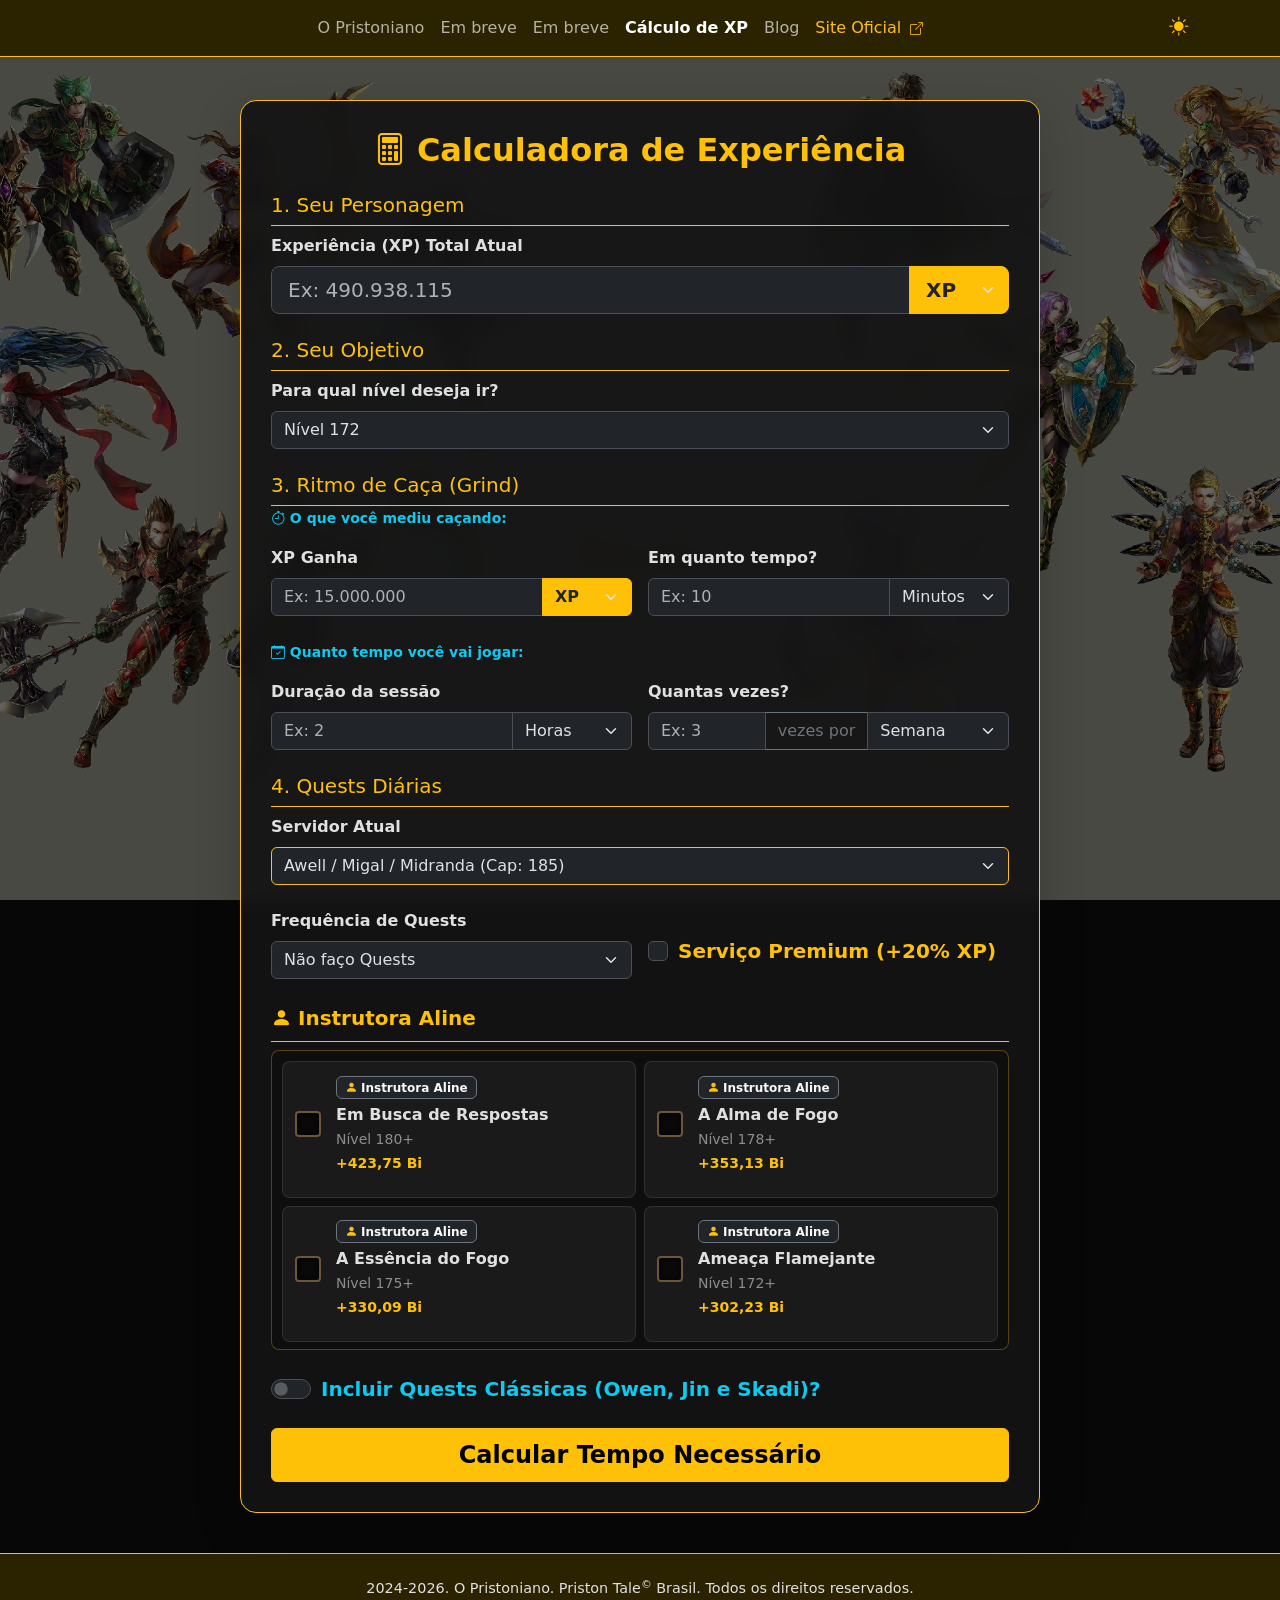
==== commit d26ad058: "Ajustes na layout e funcionamento do ritmo de caça" ====
--- a/xp/index.html
+++ b/xp/index.html
@@ -294,29 +294,59 @@
                 <!-- ROTINA DE CAÇA -->
                 <h5 class="text-warning mt-4 border-bottom border-warning pb-2">3. Ritmo de Caça (Grind)</h5>
                 <div class="row g-3">
+                    
+                    <!-- Bloco 1: O Teste -->
+                    <div class="col-12 mt-2">
+                        <small class="text-info fw-bold"><i class="bi bi-stopwatch"></i> O que você mediu caçando:</small>
+                    </div>
                     <div class="col-md-6">
-                        <label class="form-label">XP ganha caçando</label>
-                        <input type="number" class="form-control" id="xpGanho" placeholder="Ex: 5000000" min="0">
+                        <label class="form-label">XP Ganha</label>
+                        <div class="input-group">
+                            <input type="text" class="form-control" id="xpGanho" placeholder="Ex: 15.000.000" oninput="formatarXP(this)">
+                            <select class="form-select bg-warning text-dark fw-bold border-warning" id="xpGanhoScale" style="max-width: 90px;">
+                                <option value="1" selected>XP</option>
+                                <option value="1000000">M</option>
+                                <option value="1000000000">B</option>
+                                <option value="1000000000000">Tri</option>
+                            </select>
+                        </div>
                     </div>
                     <div class="col-md-6">
-                        <label class="form-label">A cada quanto tempo?</label>
-                        <select class="form-select" id="xpIntervalo">
-                            <option value="5">5 Minutos</option>
-                            <option value="10">10 Minutos</option>
-                            <option value="60">1 Hora</option>
-                        </select>
+                        <label class="form-label">Em quanto tempo?</label>
+                        <div class="input-group">
+                            <input type="number" class="form-control" id="tempoMedido" placeholder="Ex: 10" min="1">
+                            <select class="form-select" id="unidadeTempoMedido" style="max-width: 120px;">
+                                <option value="minutos" selected>Minutos</option>
+                                <option value="horas">Horas</option>
+                            </select>
+                        </div>
+                    </div>
+
+                    <!-- Bloco 2: A Rotina -->
+                    <div class="col-12 mt-4">
+                        <small class="text-info fw-bold"><i class="bi bi-calendar-check"></i> Quanto tempo você vai jogar:</small>
                     </div>
                     <div class="col-md-6">
-                        <label class="form-label">Tempo dedicado</label>
-                        <input type="number" class="form-control" id="tempoJogo" placeholder="Ex: 4" min="0" step="0.5">
+                        <label class="form-label">Duração da sessão</label>
+                        <div class="input-group">
+                            <input type="number" class="form-control" id="tempoSessao" placeholder="Ex: 2" min="0" step="0.5">
+                            <select class="form-select" id="unidadeTempoSessao" style="max-width: 120px;">
+                                <option value="minutos">Minutos</option>
+                                <option value="horas" selected>Horas</option>
+                            </select>
+                        </div>
                     </div>
                     <div class="col-md-6">
-                        <label class="form-label">Frequência</label>
-                        <select class="form-select" id="frequenciaJogo">
-                            <option value="dia">Horas por Dia</option>
-                            <option value="semana">Horas por Semana</option>
-                            <option value="mes">Horas por Mês</option>
-                        </select>
+                        <label class="form-label">Quantas vezes?</label>
+                        <div class="input-group">
+                            <input type="number" class="form-control" id="frequenciaVezes" placeholder="Ex: 3" min="1">
+                            <span class="input-group-text bg-transparent text-secondary border-secondary">vezes por</span>
+                            <select class="form-select" id="frequenciaPeriodo">
+                                <option value="dia">Dia</option>
+                                <option value="semana" selected>Semana</option>
+                                <option value="mes">Mês</option>
+                            </select>
+                        </div>
                     </div>
                 </div>
 
@@ -824,17 +854,30 @@
         }
 
         function calcular() {
-            const xpRaw = document.getElementById('xpAtual').value.replace(/\./g, '');
-            const xpScale = Number(document.getElementById('xpScale').value);
-            const xpAtual = xpRaw ? Number(xpRaw) * xpScale : 0;
+            // XP Atual
+            const xpAtualRaw = document.getElementById('xpAtual').value.replace(/\./g, '');
+            const xpAtualScale = Number(document.getElementById('xpScale').value);
+            const xpAtual = xpAtualRaw ? Number(xpAtualRaw) * xpAtualScale : 0;
             
             const nivelDesejado = Number(selectNivel.value);
             
-            const xpGanho = Number(document.getElementById('xpGanho').value) || 0;
-            const xpIntervalo = Number(document.getElementById('xpIntervalo').value);
-            const tempoJogo = Number(document.getElementById('tempoJogo').value) || 0;
-            const frequenciaJogo = document.getElementById('frequenciaJogo').value;
-            
+            // Dados da Caça (Teste medido)
+            const xpGanhoRaw = document.getElementById('xpGanho').value.replace(/\./g, '');
+            const xpGanhoScale = Number(document.getElementById('xpGanhoScale').value);
+            const xpFezNoTeste = xpGanhoRaw ? Number(xpGanhoRaw) * xpGanhoScale : 0;
+            
+            const tempoMedido = Number(document.getElementById('tempoMedido').value) || 1; 
+            const unidadeTempoMedido = document.getElementById('unidadeTempoMedido').value;
+            
+            // Dados da Rotina
+            const tempoSessao = Number(document.getElementById('tempoSessao').value) || 0;
+            const unidadeTempoSessao = document.getElementById('unidadeTempoSessao').value;
+            const horasPorSessao = unidadeTempoSessao === 'minutos' ? (tempoSessao / 60) : tempoSessao;
+            
+            const frequenciaVezes = Number(document.getElementById('frequenciaVezes').value) || 0;
+            const frequenciaPeriodo = document.getElementById('frequenciaPeriodo').value;
+            
+            // Outros Dados
             const freqQuests = Number(document.getElementById('frequenciaQuests').value);
             const itemPremium = document.getElementById('itemPremium').checked;
             
@@ -846,15 +889,29 @@
                 return;
             }
 
-            const xpPorHora = xpGanho * (60 / xpIntervalo);
+            // Descobre o ganho de XP por Hora
+            let xpPorHora = 0;
+            if (xpFezNoTeste > 0) {
+                if (unidadeTempoMedido === 'minutos') {
+                    xpPorHora = xpFezNoTeste * (60 / tempoMedido);
+                } else {
+                    xpPorHora = xpFezNoTeste / tempoMedido;
+                }
+            }
+
+            // Descobre as Horas Jogadas por Dia (Média)
             let horasPorDia = 0;
-            
-            if (frequenciaJogo === 'dia') horasPorDia = tempoJogo;
-            else if (frequenciaJogo === 'semana') horasPorDia = tempoJogo / 7;
-            else if (frequenciaJogo === 'mes') horasPorDia = tempoJogo / 30;
+            if (frequenciaPeriodo === 'dia') {
+                horasPorDia = horasPorSessao * frequenciaVezes;
+            } else if (frequenciaPeriodo === 'semana') {
+                horasPorDia = (horasPorSessao * frequenciaVezes) / 7;
+            } else if (frequenciaPeriodo === 'mes') {
+                horasPorDia = (horasPorSessao * frequenciaVezes) / 30;
+            }
 
             const xpCacaDiaria = xpPorHora * horasPorDia;
 
+            // Lógica das Quests
             let xpTotalDasQuestsMarcadas = 0;
             
             const questsAline = document.getElementById('listaQuestsAline').querySelectorAll('.quest-checkbox:checked');
@@ -877,7 +934,7 @@
             const xpTotalDiaria = xpCacaDiaria + xpQuestDiaria;
 
             if (xpTotalDiaria <= 0) {
-                mostrarResultado(xpFaltante, 0, "Insira como ganhará XP (Caça ou Quests).");
+                mostrarResultado(xpFaltante, 0, "Insira como ganhará XP (Caça ou Quests) e sua rotina.");
                 return;
             }
 
@@ -934,9 +991,13 @@
                 xpScale: document.getElementById('xpScale').value,
                 nivelDesejado: document.getElementById('nivelDesejado').value,
                 xpGanho: document.getElementById('xpGanho').value,
-                xpIntervalo: document.getElementById('xpIntervalo').value,
-                tempoJogo: document.getElementById('tempoJogo').value,
-                frequenciaJogo: document.getElementById('frequenciaJogo').value,
+                xpGanhoScale: document.getElementById('xpGanhoScale').value,
+                tempoMedido: document.getElementById('tempoMedido').value,
+                unidadeTempoMedido: document.getElementById('unidadeTempoMedido').value,
+                tempoSessao: document.getElementById('tempoSessao').value,
+                unidadeTempoSessao: document.getElementById('unidadeTempoSessao').value,
+                frequenciaVezes: document.getElementById('frequenciaVezes').value,
+                frequenciaPeriodo: document.getElementById('frequenciaPeriodo').value,
                 servidorJogado: document.getElementById('servidorJogado').value,
                 frequenciaQuests: document.getElementById('frequenciaQuests').value,
                 itemPremium: document.getElementById('itemPremium').checked,
@@ -953,20 +1014,18 @@
             if (dadosSalvos) {
                 const dados = JSON.parse(dadosSalvos);
                 
-                // 1. Servidor (recria as listas e caps do servidor salvo)
-                if (dados.servidorJogado) {
-                    document.getElementById('servidorJogado').value = dados.servidorJogado;
-                }
+                // Servidor
+                if (dados.servidorJogado) document.getElementById('servidorJogado').value = dados.servidorJogado;
                 mudarServidor(); 
                 
-                // 2. XP e Escala
+                // XP do Personagem
                 if (dados.xpAtual !== undefined) {
                     document.getElementById('xpAtual').value = dados.xpAtual;
                     if(dados.xpScale) document.getElementById('xpScale').value = dados.xpScale;
                     formatarXP(document.getElementById('xpAtual'));
                 }
                 
-                // 3. Nível Desejado (após a XP ter gerado as opções de nível)
+                // Nível Desejado
                 if (dados.nivelDesejado) {
                     const selectNivel = document.getElementById('nivelDesejado');
                     const optionExiste = Array.from(selectNivel.options).some(opt => opt.value === dados.nivelDesejado);
@@ -976,21 +1035,27 @@
                     }
                 }
                 
-                // 4. Outros Campos de Texto e Selects
+                // Dados da Caça
                 if (dados.xpGanho !== undefined) document.getElementById('xpGanho').value = dados.xpGanho;
-                if (dados.xpIntervalo) document.getElementById('xpIntervalo').value = dados.xpIntervalo;
-                if (dados.tempoJogo !== undefined) document.getElementById('tempoJogo').value = dados.tempoJogo;
-                if (dados.frequenciaJogo) document.getElementById('frequenciaJogo').value = dados.frequenciaJogo;
+                if (dados.xpGanhoScale) document.getElementById('xpGanhoScale').value = dados.xpGanhoScale;
+                if (dados.tempoMedido !== undefined) document.getElementById('tempoMedido').value = dados.tempoMedido;
+                if (dados.unidadeTempoMedido) document.getElementById('unidadeTempoMedido').value = dados.unidadeTempoMedido;
+                if (dados.tempoSessao !== undefined) document.getElementById('tempoSessao').value = dados.tempoSessao;
+                if (dados.unidadeTempoSessao) document.getElementById('unidadeTempoSessao').value = dados.unidadeTempoSessao;
+                if (dados.frequenciaVezes !== undefined) document.getElementById('frequenciaVezes').value = dados.frequenciaVezes;
+                if (dados.frequenciaPeriodo) document.getElementById('frequenciaPeriodo').value = dados.frequenciaPeriodo;
+                
+                // Dados Gerais
                 if (dados.frequenciaQuests) document.getElementById('frequenciaQuests').value = dados.frequenciaQuests;
                 if (dados.itemPremium !== undefined) document.getElementById('itemPremium').checked = dados.itemPremium;
                 
-                // 5. Toggle de Quests Extras
+                // Toggle de Quests Extras
                 if (dados.toggleOutrosNPCs !== undefined) {
                     document.getElementById('toggleOutrosNPCs').checked = dados.toggleOutrosNPCs;
                     toggleOutrosQuests();
                 }
                 
-                // 6. Checkboxes das Quests marcadas
+                // Checkboxes das Quests marcadas
                 if (dados.questsAline) {
                     dados.questsAline.forEach(id => {
                         const cb = document.getElementById(id);
@@ -1005,16 +1070,13 @@
                 }
                 
             } else {
-                // Caso não tenha nada salvo (primeiro acesso)
                 mudarServidor();
             }
         }
 
-        // Adiciona um "escutador" no formulário inteiro. Qualquer alteração feita vai salvar os dados automaticamente.
         document.getElementById('xpForm').addEventListener('input', salvarDados);
         document.getElementById('xpForm').addEventListener('change', salvarDados);
 
-        // Ao abrir a página, carrega os dados em vez de apenas chamar mudarServidor() vazio.
         carregarDados();
 
     </script>
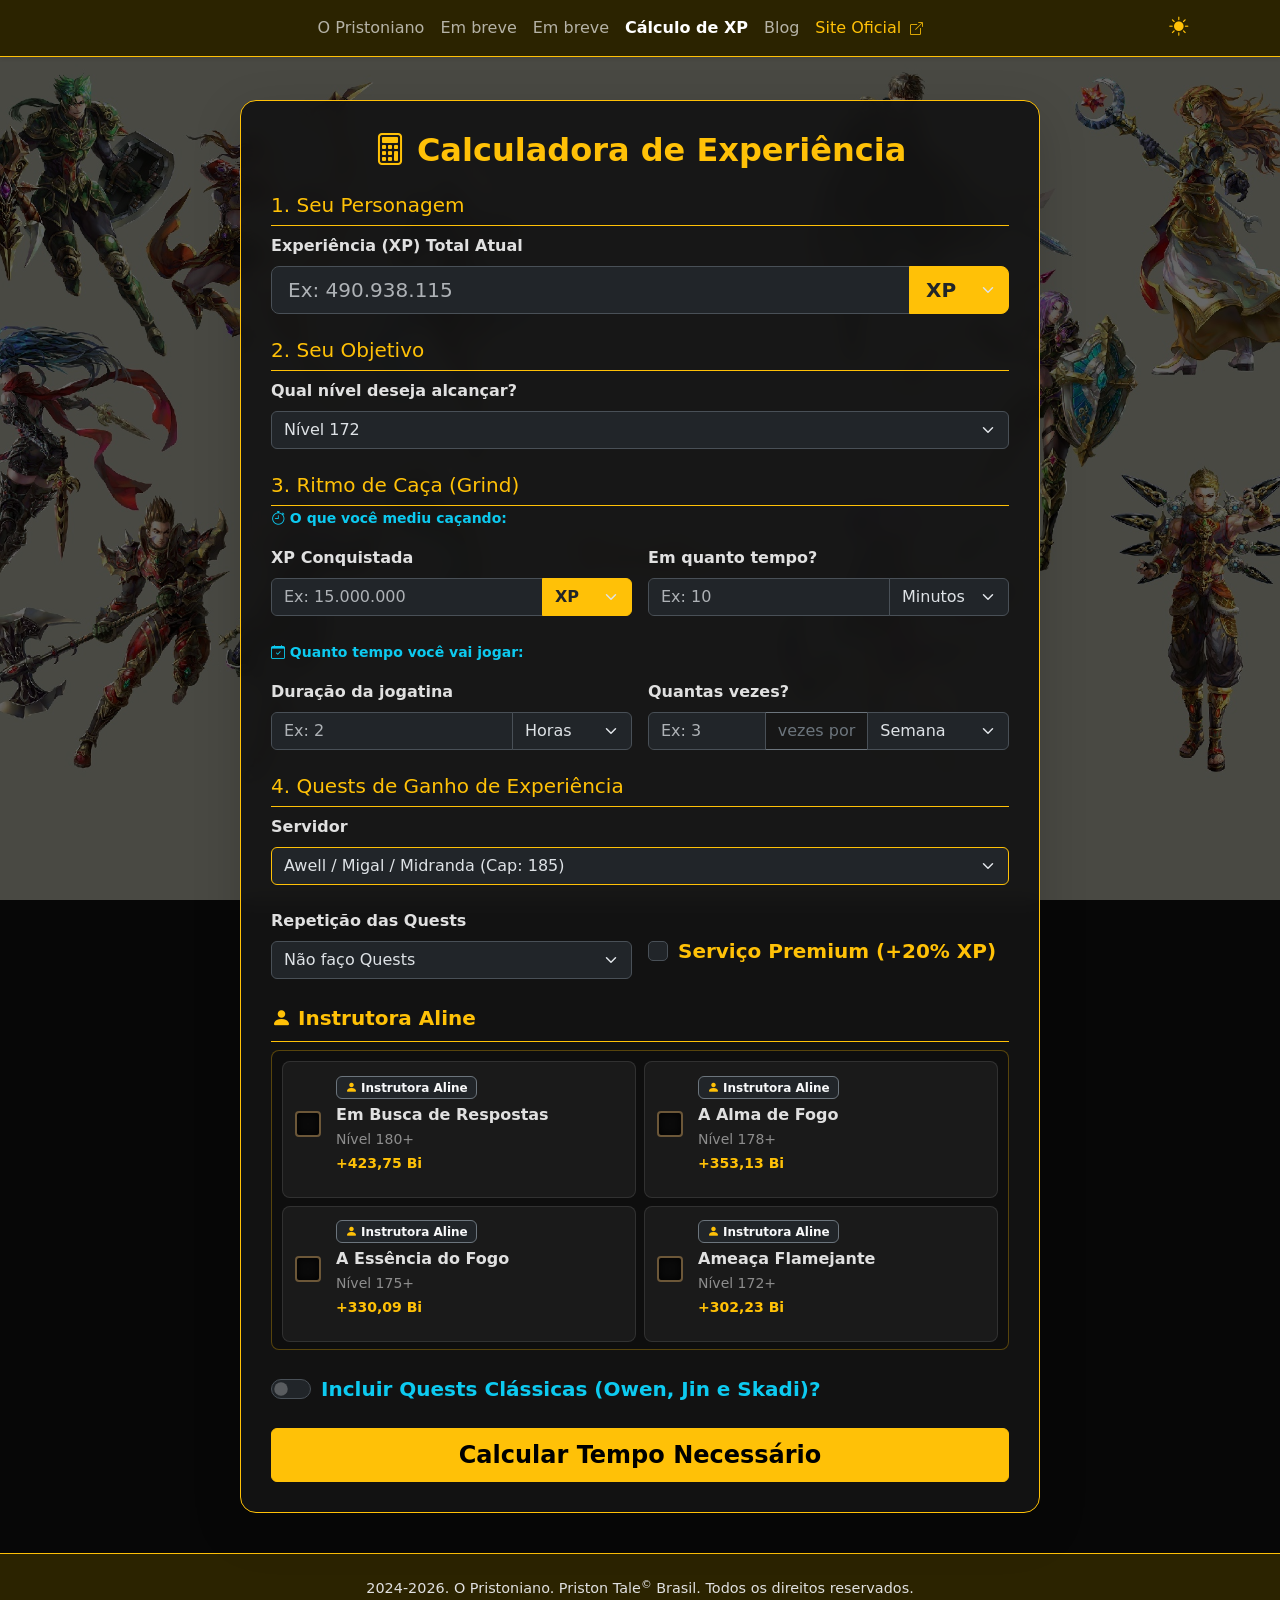
==== commit 18cd006e: "Ajustes nos textos e na forma como a experiência das quests é mostrada" ====
--- a/xp/index.html
+++ b/xp/index.html
@@ -283,7 +283,7 @@
                 <h5 class="text-warning mt-4 border-bottom border-warning pb-2">2. Seu Objetivo</h5>
                 <div class="row g-3">
                     <div class="col-md-12">
-                        <label class="form-label">Para qual nível deseja ir?</label>
+                        <label class="form-label">Qual nível deseja alcançar?</label>
                         <select class="form-select" id="nivelDesejado" required onchange="atualizarXpFaltanteObjetivo()">
                             <!-- Preenchido pelo JS automaticamente -->
                         </select>
@@ -300,7 +300,7 @@
                         <small class="text-info fw-bold"><i class="bi bi-stopwatch"></i> O que você mediu caçando:</small>
                     </div>
                     <div class="col-md-6">
-                        <label class="form-label">XP Ganha</label>
+                        <label class="form-label">XP Conquistada</label>
                         <div class="input-group">
                             <input type="text" class="form-control" id="xpGanho" placeholder="Ex: 15.000.000" oninput="formatarXP(this)">
                             <select class="form-select bg-warning text-dark fw-bold border-warning" id="xpGanhoScale" style="max-width: 90px;">
@@ -327,7 +327,7 @@
                         <small class="text-info fw-bold"><i class="bi bi-calendar-check"></i> Quanto tempo você vai jogar:</small>
                     </div>
                     <div class="col-md-6">
-                        <label class="form-label">Duração da sessão</label>
+                        <label class="form-label">Duração da jogatina</label>
                         <div class="input-group">
                             <input type="number" class="form-control" id="tempoSessao" placeholder="Ex: 2" min="0" step="0.5">
                             <select class="form-select" id="unidadeTempoSessao" style="max-width: 120px;">
@@ -351,11 +351,11 @@
                 </div>
 
                 <!-- QUESTS DIÁRIAS -->
-                <h5 class="text-warning mt-4 border-bottom border-warning pb-2">4. Quests Diárias</h5>
+                <h5 class="text-warning mt-4 border-bottom border-warning pb-2">4. Quests de Ganho de Experiência</h5>
                 
                 <div class="row g-3 mb-4">
                     <div class="col-md-12">
-                        <label class="form-label">Servidor Atual</label>
+                        <label class="form-label">Servidor</label>
                         <select class="form-select border-warning" id="servidorJogado" onchange="mudarServidor()">
                             <option value="classico">Awell / Migal / Midranda (Cap: 185)</option>
                             <option value="idhas">Idhas (Cap: 180)</option>
@@ -366,17 +366,18 @@
 
                 <div class="row g-3 align-items-center mb-3">
                     <div class="col-md-6">
-                        <label class="form-label">Frequência de Quests</label>
+                        <label class="form-label">Repetição das Quests</label>
                         <select class="form-select" id="frequenciaQuests">
                             <option value="0" selected>Não faço Quests</option>
-                            <option value="1">1x ao dia</option>
-                            <option value="2">2x ao dia</option>
-                            <option value="4">4x ao dia (Evento)</option>
+                            <option value="1">1x</option>
+                            <option value="2">2x</option>
+                            <option value="4">4x (Evento)</option>
                         </select>
                     </div>
                     <div class="col-md-6 mt-md-4 pt-md-2">
                         <div class="form-check fs-5">
-                            <input class="form-check-input" type="checkbox" id="itemPremium">
+                            <!-- Adicionado o onchange para renderizar a nova XP imediatamente -->
+                            <input class="form-check-input" type="checkbox" id="itemPremium" onchange="renderizarQuests(); atualizarStatusPersonagem();">
                             <label class="form-check-label text-warning fw-bold" for="itemPremium">
                                 Serviço Premium (+20% XP)
                             </label>
@@ -666,18 +667,32 @@
         }
 
         function renderizarQuests() {
+            // Salva as quests que já estavam marcadas para não perder ao recriar a lista
+            const questsMarcadas = [];
+            document.querySelectorAll('.quest-checkbox:checked').forEach(cb => questsMarcadas.push(cb.id));
+
             divListaQuestsAline.innerHTML = '';
             divListaQuestsOutros.innerHTML = '';
 
+            // Verifica se o Premium está ativo para atualizar visualmente
+            const isPremium = document.getElementById('itemPremium').checked;
+
             questsDisponiveis.forEach(quest => {
                 if (quest.minLevel <= levelCapAtual) {
-                    const xpFormatada = quest.xpBase > 0
-                        ? `+${formatarNumeroResumido(quest.xpBase)}`
+                    let xpExibida = quest.xpBase;
+                    
+                    if (isPremium) {
+                        xpExibida = xpExibida * 1.20;
+                    }
+
+                    const xpFormatada = xpExibida > 0
+                        ? `+${formatarNumeroResumido(xpExibida)}`
                         : `Sem XP Direta`;
                     
                     const questHTML = `
                         <div class="col-md-6 quest-item" data-minlevel="${quest.minLevel}">
                             <div class="quest-box">
+                                <!-- O value permanece o xpBase original porque no calcular() ele multiplica por 1.20 caso premium esteja marcado -->
                                 <input class="quest-checkbox" type="checkbox" id="${quest.id}" value="${quest.xpBase}">
                                 <label class="quest-label" for="${quest.id}">
                                     <div class="quest-marker"></div>
@@ -700,6 +715,12 @@
                         divListaQuestsOutros.innerHTML += questHTML;
                     }
                 }
+            });
+
+            // Restaura as caixinhas que o usuário já tinha clicado
+            questsMarcadas.forEach(id => {
+                const cb = document.getElementById(id);
+                if (cb) cb.checked = true;
             });
         }
 
@@ -1014,6 +1035,9 @@
             if (dadosSalvos) {
                 const dados = JSON.parse(dadosSalvos);
                 
+                // Item Premium deve ser carregado ANTES de renderizar as quests para o XP visual ficar correto
+                if (dados.itemPremium !== undefined) document.getElementById('itemPremium').checked = dados.itemPremium;
+
                 // Servidor
                 if (dados.servidorJogado) document.getElementById('servidorJogado').value = dados.servidorJogado;
                 mudarServidor(); 
@@ -1047,7 +1071,6 @@
                 
                 // Dados Gerais
                 if (dados.frequenciaQuests) document.getElementById('frequenciaQuests').value = dados.frequenciaQuests;
-                if (dados.itemPremium !== undefined) document.getElementById('itemPremium').checked = dados.itemPremium;
                 
                 // Toggle de Quests Extras
                 if (dados.toggleOutrosNPCs !== undefined) {
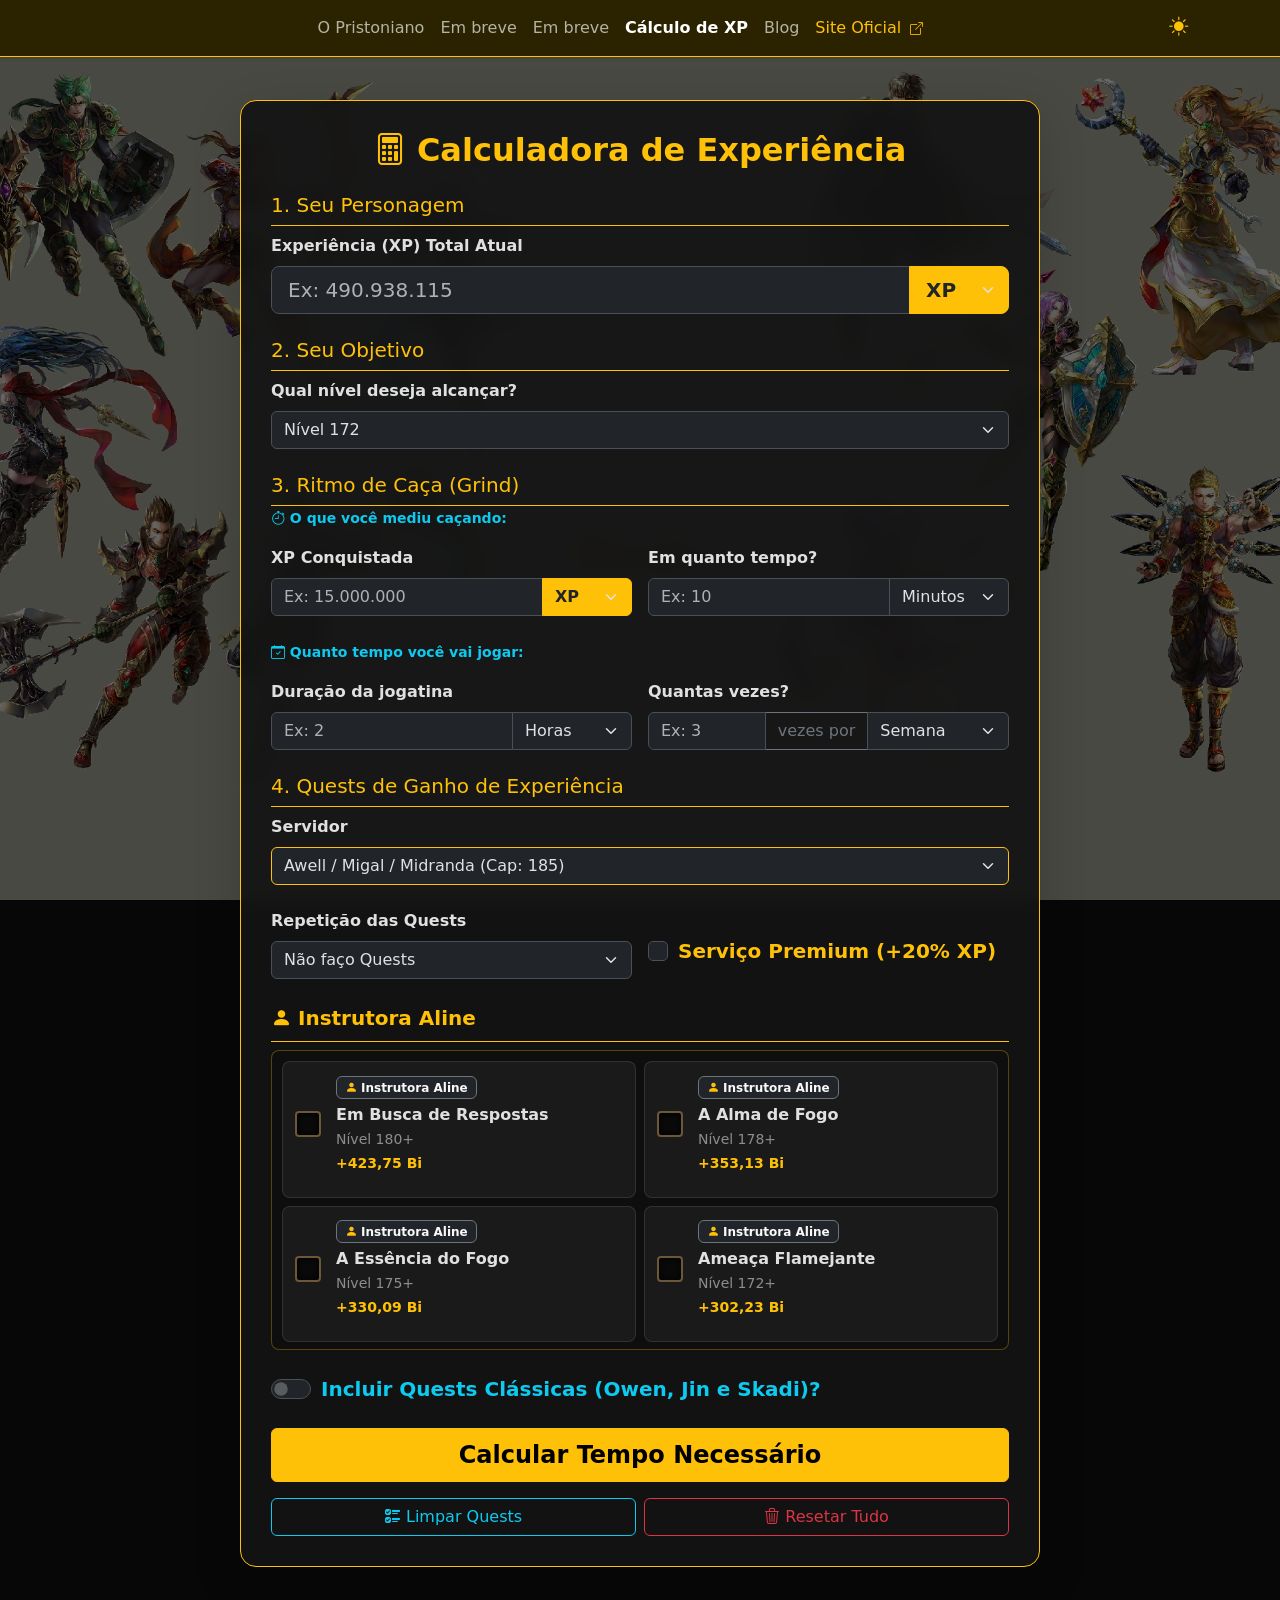
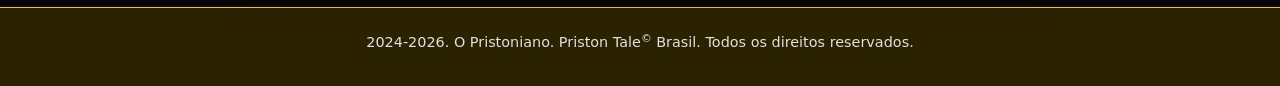
==== commit fd2a8853: "Adição de botões para limpeza de dados preenchidos" ====
--- a/xp/index.html
+++ b/xp/index.html
@@ -376,7 +376,6 @@
                     </div>
                     <div class="col-md-6 mt-md-4 pt-md-2">
                         <div class="form-check fs-5">
-                            <!-- Adicionado o onchange para renderizar a nova XP imediatamente -->
                             <input class="form-check-input" type="checkbox" id="itemPremium" onchange="renderizarQuests(); atualizarStatusPersonagem();">
                             <label class="form-check-label text-warning fw-bold" for="itemPremium">
                                 Serviço Premium (+20% XP)
@@ -411,9 +410,22 @@
                     </div>
                 </div>
 
-                <!-- BOTÃO DE CÁLCULO -->
+                <!-- BOTÕES DE AÇÃO -->
                 <div class="mt-4 text-center">
-                    <button type="button" class="btn btn-warning w-100 fw-bold fs-4 py-2" onclick="calcular()">Calcular Tempo Necessário</button>
+                    <button type="button" class="btn btn-warning w-100 fw-bold fs-4 py-2 mb-3" onclick="calcular()">Calcular Tempo Necessário</button>
+                    
+                    <div class="row g-2">
+                        <div class="col-6">
+                            <button type="button" class="btn btn-outline-info w-100" onclick="limparQuests()">
+                                <i class="bi bi-ui-checks"></i> Limpar Quests
+                            </button>
+                        </div>
+                        <div class="col-6">
+                            <button type="button" class="btn btn-outline-danger w-100" onclick="resetarTudo()">
+                                <i class="bi bi-trash3"></i> Resetar Tudo
+                            </button>
+                        </div>
+                    </div>
                 </div>
             </form>
 
@@ -1003,6 +1015,24 @@
         }
 
         /* =========================================
+           LÓGICA DE AÇÕES EXTRAS (Limpar e Resetar)
+           ========================================= */
+
+        function limparQuests() {
+            const checkboxes = document.querySelectorAll('.quest-checkbox');
+            checkboxes.forEach(cb => cb.checked = false);
+            salvarDados();
+        }
+
+        function resetarTudo() {
+            if (confirm("Tem certeza que deseja apagar todos os dados informados? Essa ação não pode ser desfeita.")) {
+                localStorage.removeItem('pristoniano_xp_dados');
+                // Recarregar a página garante que tudo volta exatamente ao padrão limpo inicial
+                window.location.reload();
+            }
+        }
+
+        /* =========================================
            LÓGICA DE SALVAR E CARREGAR DADOS NO NAVEGADOR
            ========================================= */
 
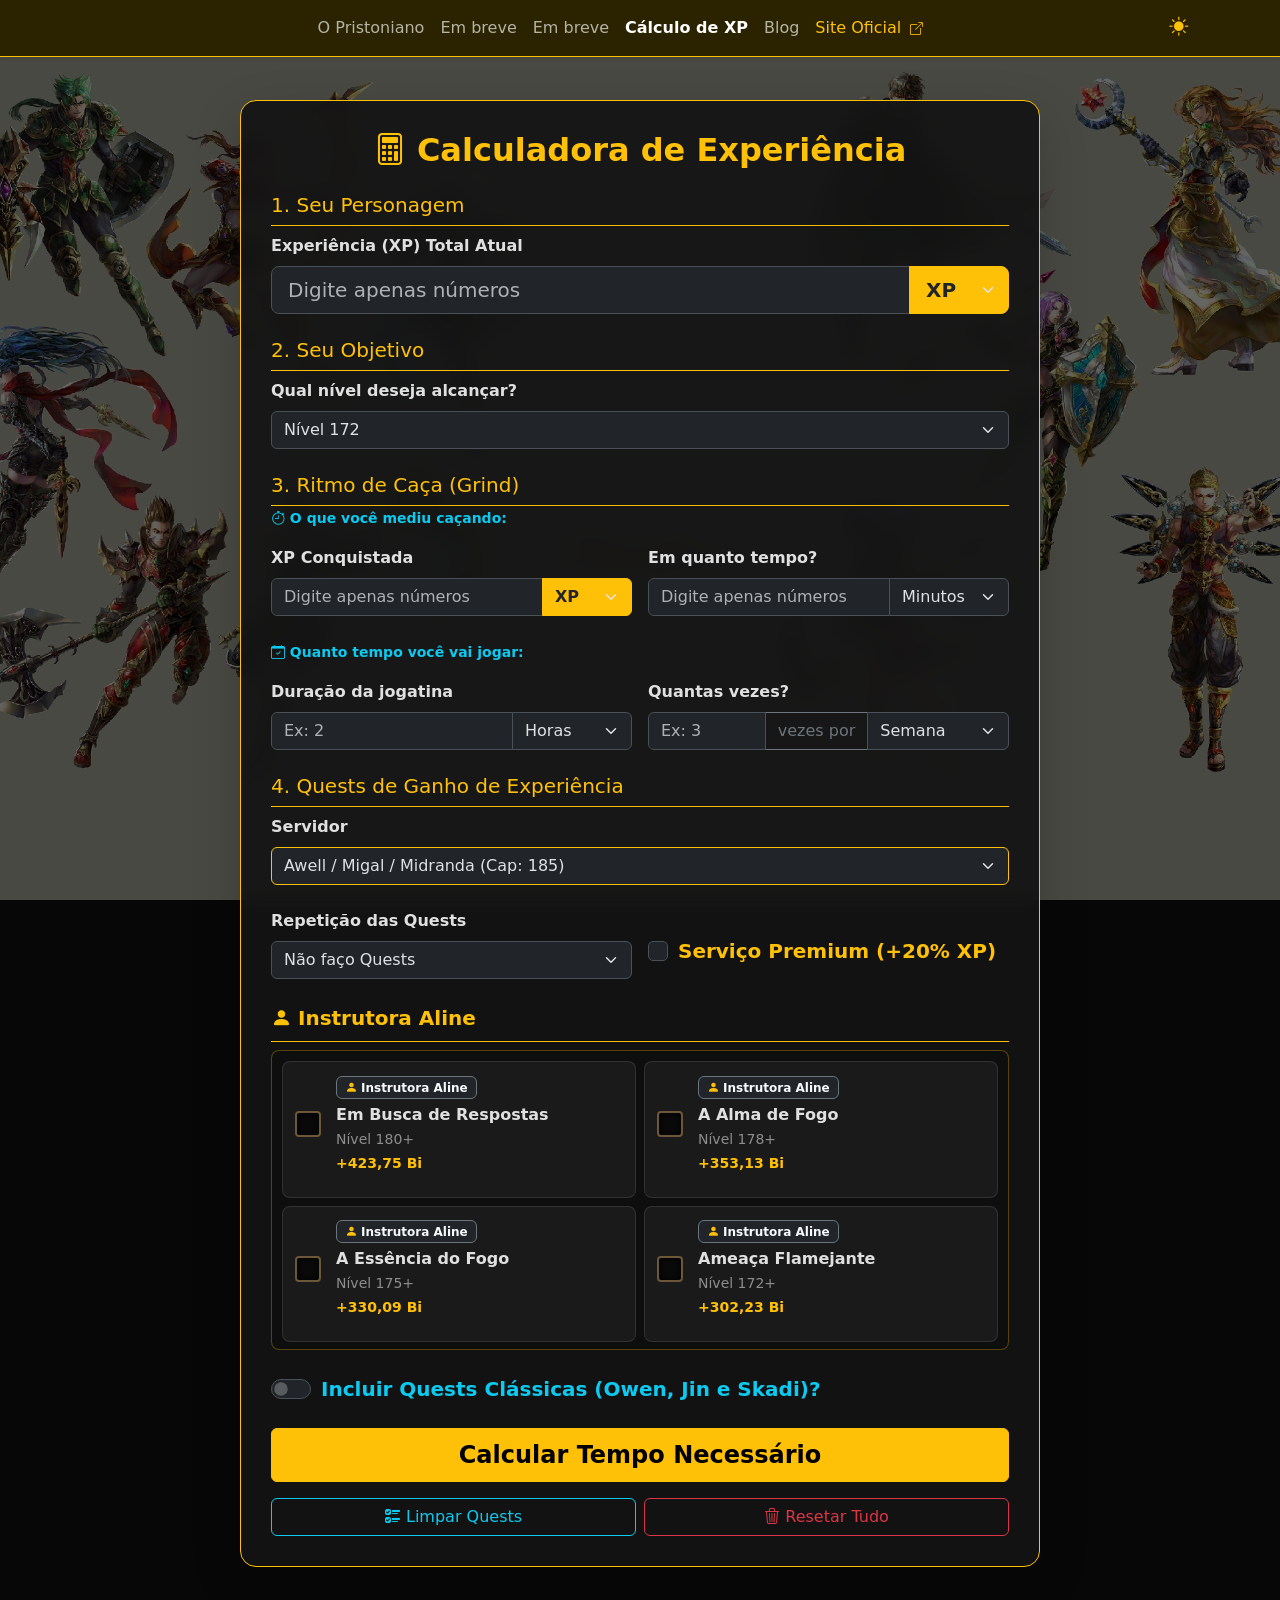
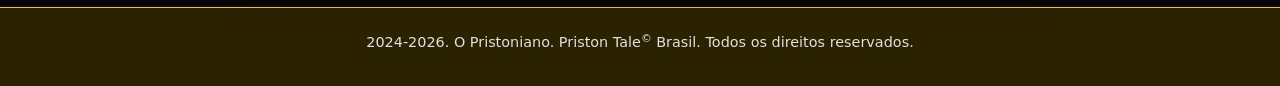
==== commit 685cd229: "Ajustes nos placeholders" ====
--- a/xp/index.html
+++ b/xp/index.html
@@ -258,7 +258,7 @@
                     <div class="col-md-12">
                         <label class="form-label">Experiência (XP) Total Atual</label>
                         <div class="input-group input-group-lg">
-                            <input type="text" class="form-control" id="xpAtual" placeholder="Ex: 490.938.115" required oninput="formatarXP(this)">
+                            <input type="text" class="form-control" id="xpAtual" placeholder="Digite apenas números" required oninput="formatarXP(this)">
                             <select class="form-select bg-warning text-dark fw-bold border-warning" id="xpScale" style="max-width: 100px;" onchange="atualizarStatusPersonagem()">
                                 <option value="1" selected>XP</option>
                                 <option value="1000000">M</option>
@@ -302,7 +302,7 @@
                     <div class="col-md-6">
                         <label class="form-label">XP Conquistada</label>
                         <div class="input-group">
-                            <input type="text" class="form-control" id="xpGanho" placeholder="Ex: 15.000.000" oninput="formatarXP(this)">
+                            <input type="text" class="form-control" id="xpGanho" placeholder="Digite apenas números" oninput="formatarXP(this)">
                             <select class="form-select bg-warning text-dark fw-bold border-warning" id="xpGanhoScale" style="max-width: 90px;">
                                 <option value="1" selected>XP</option>
                                 <option value="1000000">M</option>
@@ -314,7 +314,7 @@
                     <div class="col-md-6">
                         <label class="form-label">Em quanto tempo?</label>
                         <div class="input-group">
-                            <input type="number" class="form-control" id="tempoMedido" placeholder="Ex: 10" min="1">
+                            <input type="number" class="form-control" id="tempoMedido" placeholder="Digite apenas números" min="1">
                             <select class="form-select" id="unidadeTempoMedido" style="max-width: 120px;">
                                 <option value="minutos" selected>Minutos</option>
                                 <option value="horas">Horas</option>
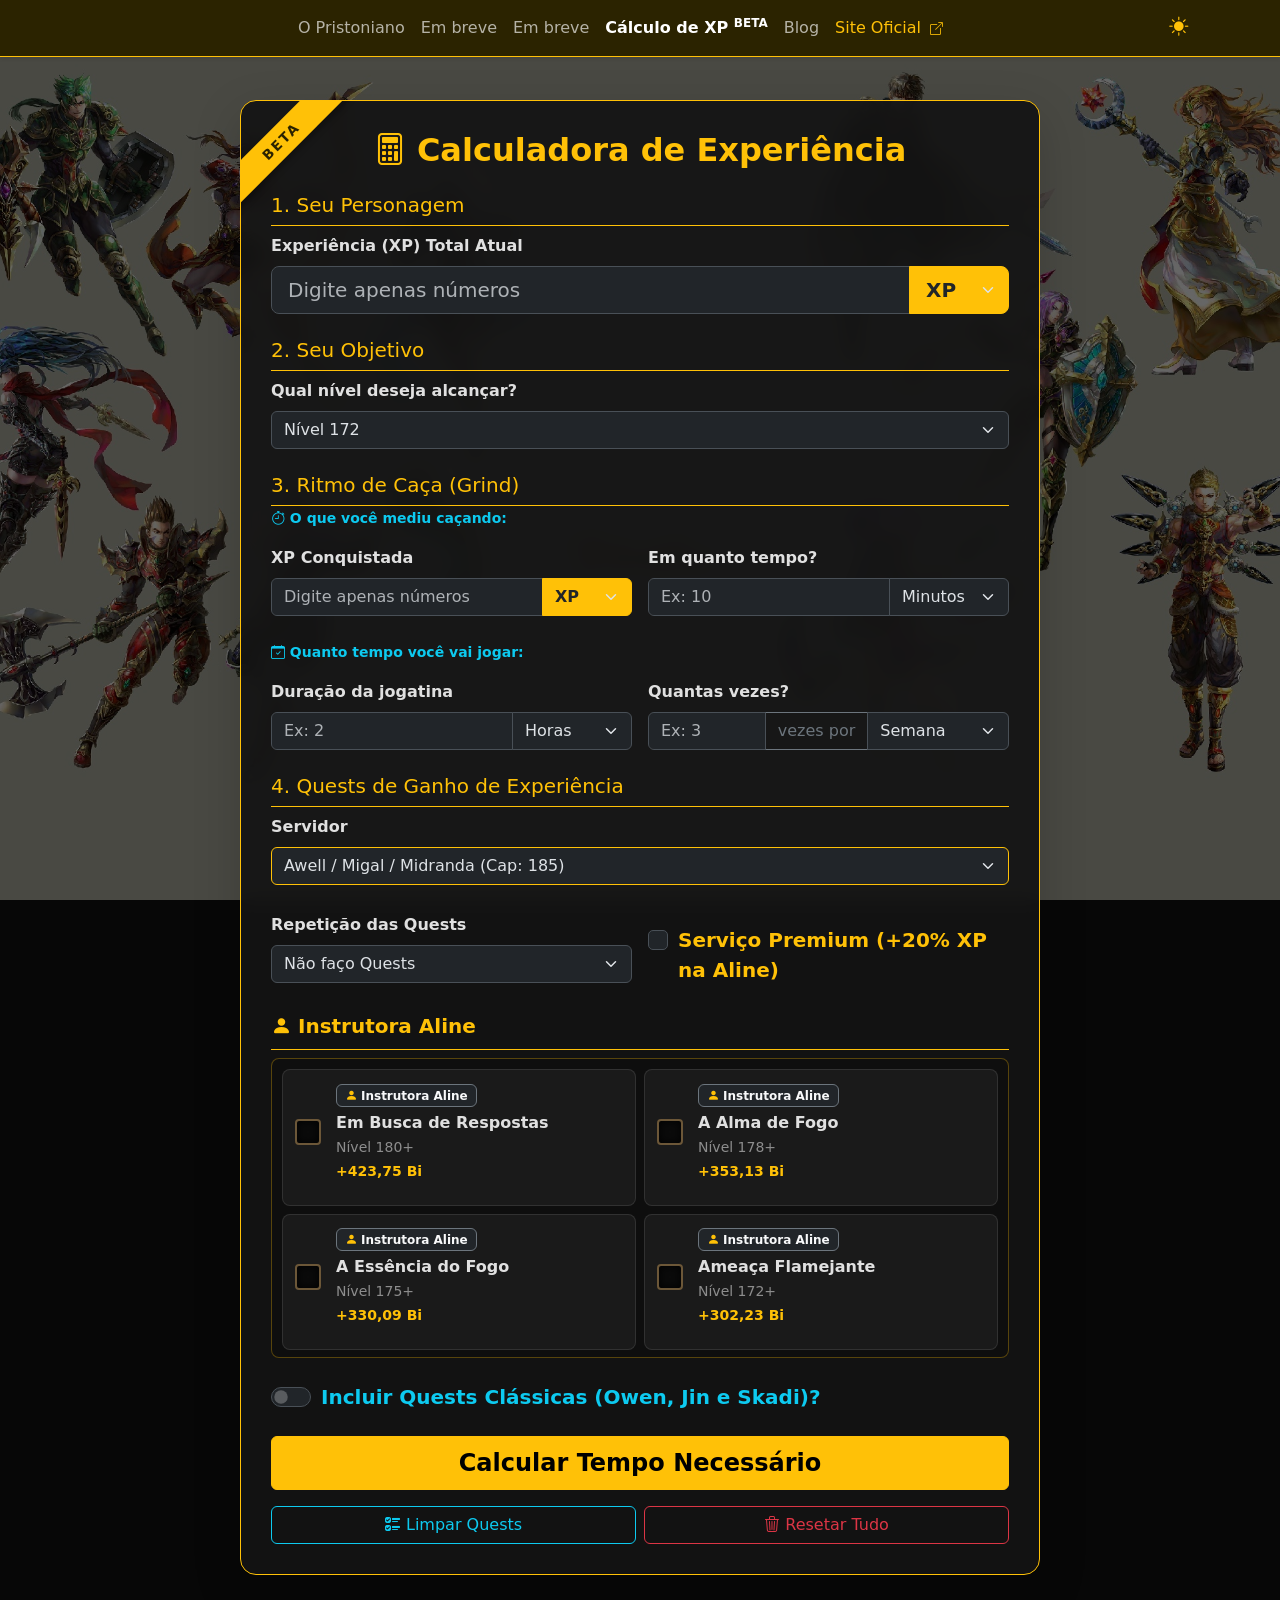
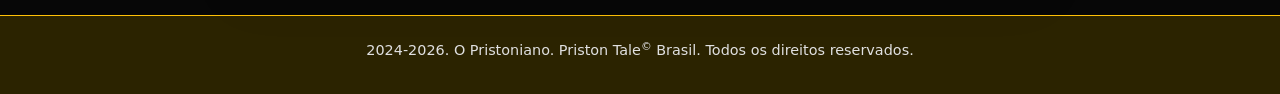
==== commit 7fc42526: "Inclusão de indicativo de beta test da página de cálculo de XP" ====
--- a/xp/index.html
+++ b/xp/index.html
@@ -75,8 +75,32 @@
         [data-bs-theme="light"] .bg-warning { background-color: #e3cbb8 !important; color: #3e2723 !important; border-color: #8b6b4a !important; }
 
         /* --- ESTILOS DA CALCULADORA --- */
-        .calc-container { width: 100%; max-width: 800px; padding: 30px; }
+        /* Note o position relative e overflow hidden para a fita (ribbon) funcionar perfeitamente */
+        .calc-container { width: 100%; max-width: 800px; padding: 30px; position: relative; overflow: hidden; }
         .form-label { font-weight: 600; }
+        
+        /* --- FITA / GRAVATINHA BETA --- */
+        .beta-ribbon {
+            position: absolute;
+            top: 25px;
+            left: -40px;
+            width: 160px;
+            text-align: center;
+            background-color: #ffc107;
+            color: #2b2300;
+            padding: 5px 0;
+            font-weight: 900;
+            font-size: 0.85rem;
+            text-transform: uppercase;
+            letter-spacing: 2px;
+            transform: rotate(-45deg);
+            box-shadow: 0 4px 6px rgba(0,0,0,0.3);
+            z-index: 10;
+        }
+        [data-bs-theme="light"] .beta-ribbon {
+            background-color: #a44537;
+            color: #ffffff;
+        }
         
         .result-box {
             background: rgba(0, 0, 0, 0.3);
@@ -233,7 +257,7 @@
                     <li class="nav-item"><a class="nav-link" href="https://www.pristoniano.com.br/">O Pristoniano</a></li>
                     <li class="nav-item"><a class="nav-link">Em breve</a></li>
                     <li class="nav-item"><a class="nav-link">Em breve</a></li>
-                    <li class="nav-item"><a class="nav-link fw-bold active" href="https://www.pristoniano.com.br/xp">Cálculo de XP</a></li>
+                    <li class="nav-item"><a class="nav-link fw-bold active" href="https://www.pristoniano.com.br/xp">Cálculo de XP <sup>BETA</sup></a></li>
                     <li class="nav-item"><a class="nav-link" href="https://blog.pristoniano.com.br/" target="_blank">Blog</a></li>
                     
                     <li class="nav-item">
@@ -248,6 +272,10 @@
 
     <main>
         <div class="calc-container glass-panel rounded-4 shadow-lg mx-3">
+            
+            <!-- FITA BETA -->
+            <div class="beta-ribbon">BETA</div>
+            
             <h2 class="text-center mb-4 text-warning fw-bold"><i class="bi bi-calculator"></i> Calculadora de Experiência</h2>
             
             <form id="xpForm">
@@ -314,7 +342,7 @@
                     <div class="col-md-6">
                         <label class="form-label">Em quanto tempo?</label>
                         <div class="input-group">
-                            <input type="number" class="form-control" id="tempoMedido" placeholder="Digite apenas números" min="1">
+                            <input type="number" class="form-control" id="tempoMedido" placeholder="Ex: 10" min="1">
                             <select class="form-select" id="unidadeTempoMedido" style="max-width: 120px;">
                                 <option value="minutos" selected>Minutos</option>
                                 <option value="horas">Horas</option>
@@ -378,7 +406,7 @@
                         <div class="form-check fs-5">
                             <input class="form-check-input" type="checkbox" id="itemPremium" onchange="renderizarQuests(); atualizarStatusPersonagem();">
                             <label class="form-check-label text-warning fw-bold" for="itemPremium">
-                                Serviço Premium (+20% XP)
+                                Serviço Premium (+20% XP na Aline)
                             </label>
                         </div>
                     </div>
@@ -693,7 +721,8 @@
                 if (quest.minLevel <= levelCapAtual) {
                     let xpExibida = quest.xpBase;
                     
-                    if (isPremium) {
+                    // APLICA O BONUS PREMIUM APENAS PARA A ALINE
+                    if (isPremium && quest.npc === "Instrutora Aline") {
                         xpExibida = xpExibida * 1.20;
                     }
 
@@ -704,7 +733,7 @@
                     const questHTML = `
                         <div class="col-md-6 quest-item" data-minlevel="${quest.minLevel}">
                             <div class="quest-box">
-                                <!-- O value permanece o xpBase original porque no calcular() ele multiplica por 1.20 caso premium esteja marcado -->
+                                <!-- O value permanece o xpBase original porque no calcular() a separação é feita -->
                                 <input class="quest-checkbox" type="checkbox" id="${quest.id}" value="${quest.xpBase}">
                                 <label class="quest-label" for="${quest.id}">
                                     <div class="quest-marker"></div>
@@ -946,22 +975,27 @@
 
             // Lógica das Quests
             let xpTotalDasQuestsMarcadas = 0;
-            
-            const questsAline = document.getElementById('listaQuestsAline').querySelectorAll('.quest-checkbox:checked');
-            questsAline.forEach(box => {
-                xpTotalDasQuestsMarcadas += Number(box.value);
+            let xpAline = 0;
+            let xpOutros = 0;
+            
+            const questsAlineCheck = document.getElementById('listaQuestsAline').querySelectorAll('.quest-checkbox:checked');
+            questsAlineCheck.forEach(box => {
+                xpAline += Number(box.value);
             });
 
+            // Aplica 20% apenas nas quests da Aline
+            if (itemPremium) {
+                xpAline = xpAline * 1.20;
+            }
+
             if (document.getElementById('toggleOutrosNPCs').checked) {
-                const questsOutros = document.getElementById('listaQuestsOutros').querySelectorAll('.quest-checkbox:checked');
-                questsOutros.forEach(box => {
-                    xpTotalDasQuestsMarcadas += Number(box.value);
+                const questsOutrosCheck = document.getElementById('listaQuestsOutros').querySelectorAll('.quest-checkbox:checked');
+                questsOutrosCheck.forEach(box => {
+                    xpOutros += Number(box.value);
                 });
             }
 
-            if (itemPremium) {
-                xpTotalDasQuestsMarcadas = xpTotalDasQuestsMarcadas * 1.20;
-            }
+            xpTotalDasQuestsMarcadas = xpAline + xpOutros;
 
             const xpQuestDiaria = (xpTotalDasQuestsMarcadas * multiplicadorAtual) * freqQuests;
             const xpTotalDiaria = xpCacaDiaria + xpQuestDiaria;
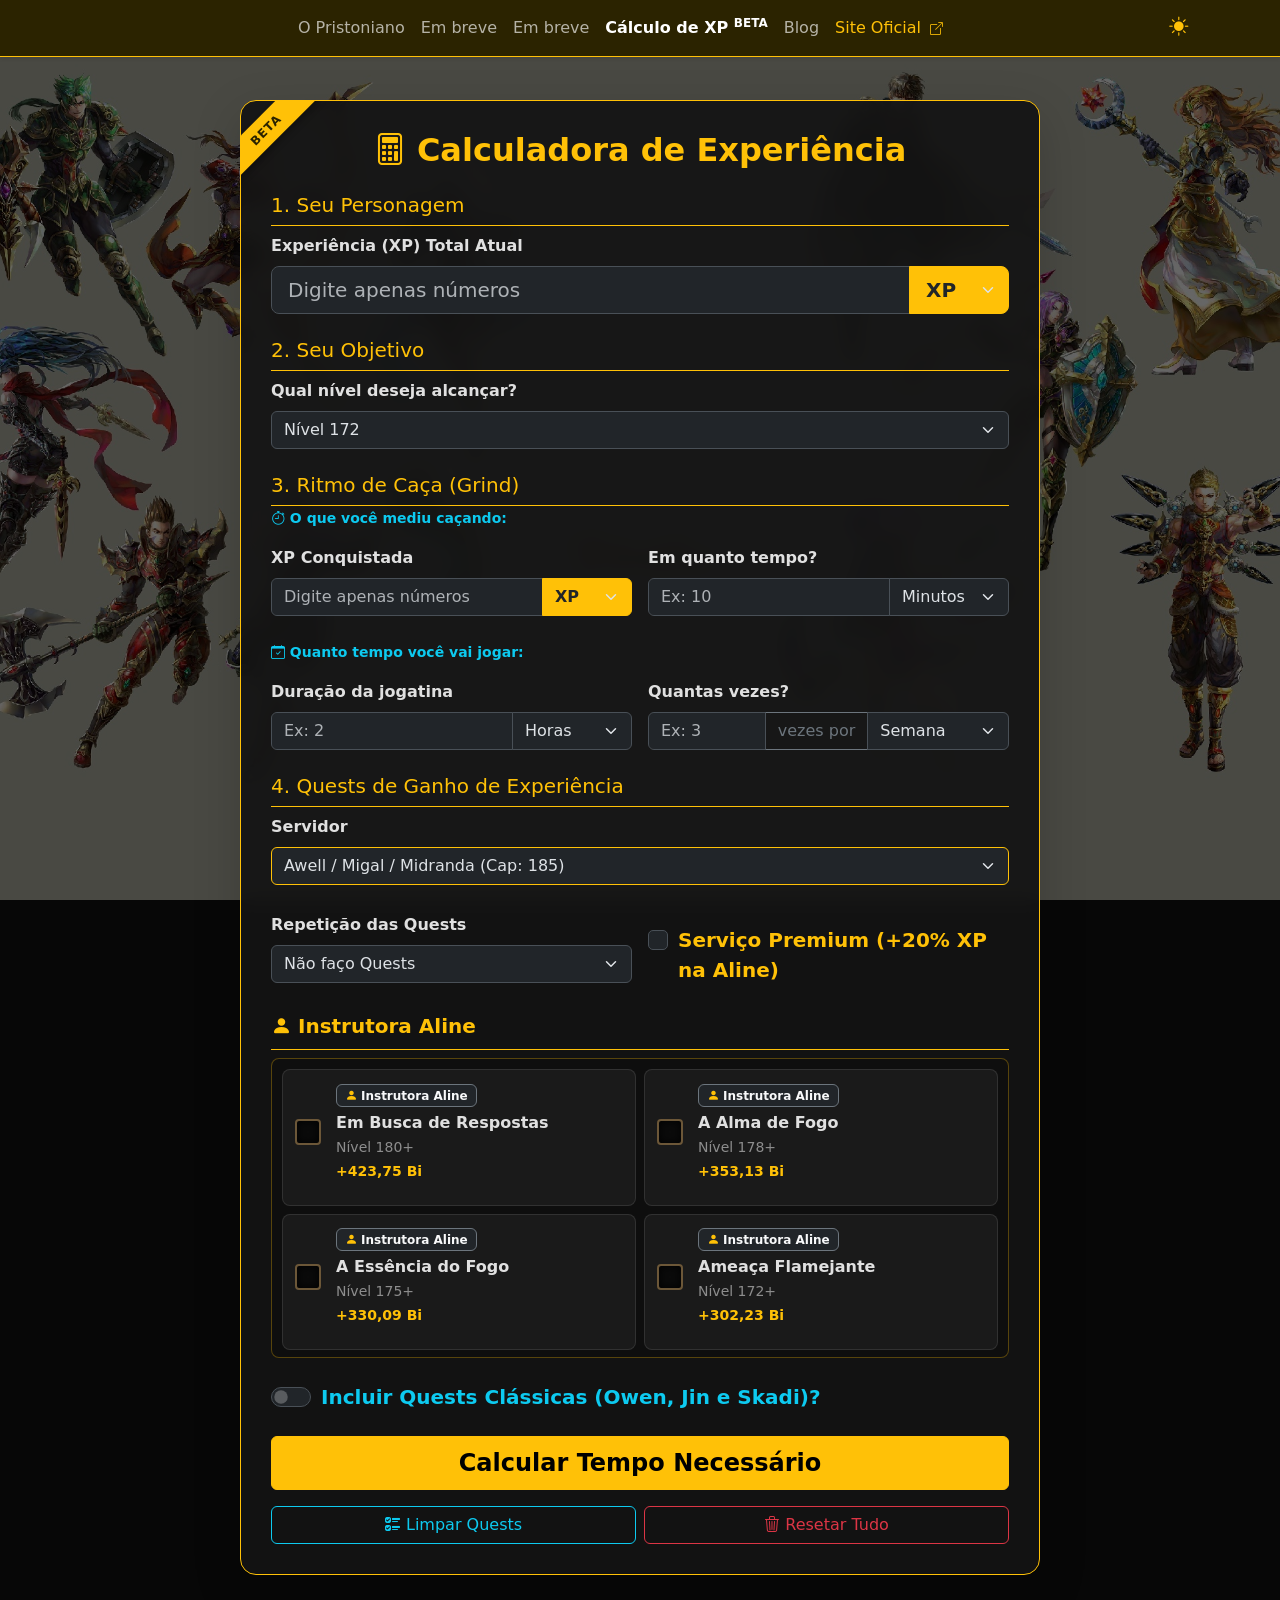
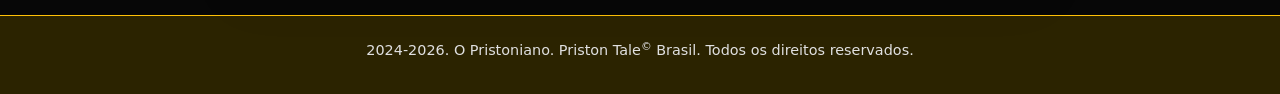
==== commit 8ed27945: "Ajustes no tamanho da ribbon BETA" ====
--- a/xp/index.html
+++ b/xp/index.html
@@ -82,17 +82,17 @@
         /* --- FITA / GRAVATINHA BETA --- */
         .beta-ribbon {
             position: absolute;
-            top: 25px;
-            left: -40px;
-            width: 160px;
+            top: 15px;
+            left: -35px;
+            width: 120px;
             text-align: center;
             background-color: #ffc107;
             color: #2b2300;
             padding: 5px 0;
             font-weight: 900;
-            font-size: 0.85rem;
+            font-size: 0.75rem;
             text-transform: uppercase;
-            letter-spacing: 2px;
+            letter-spacing: 1px;
             transform: rotate(-45deg);
             box-shadow: 0 4px 6px rgba(0,0,0,0.3);
             z-index: 10;
